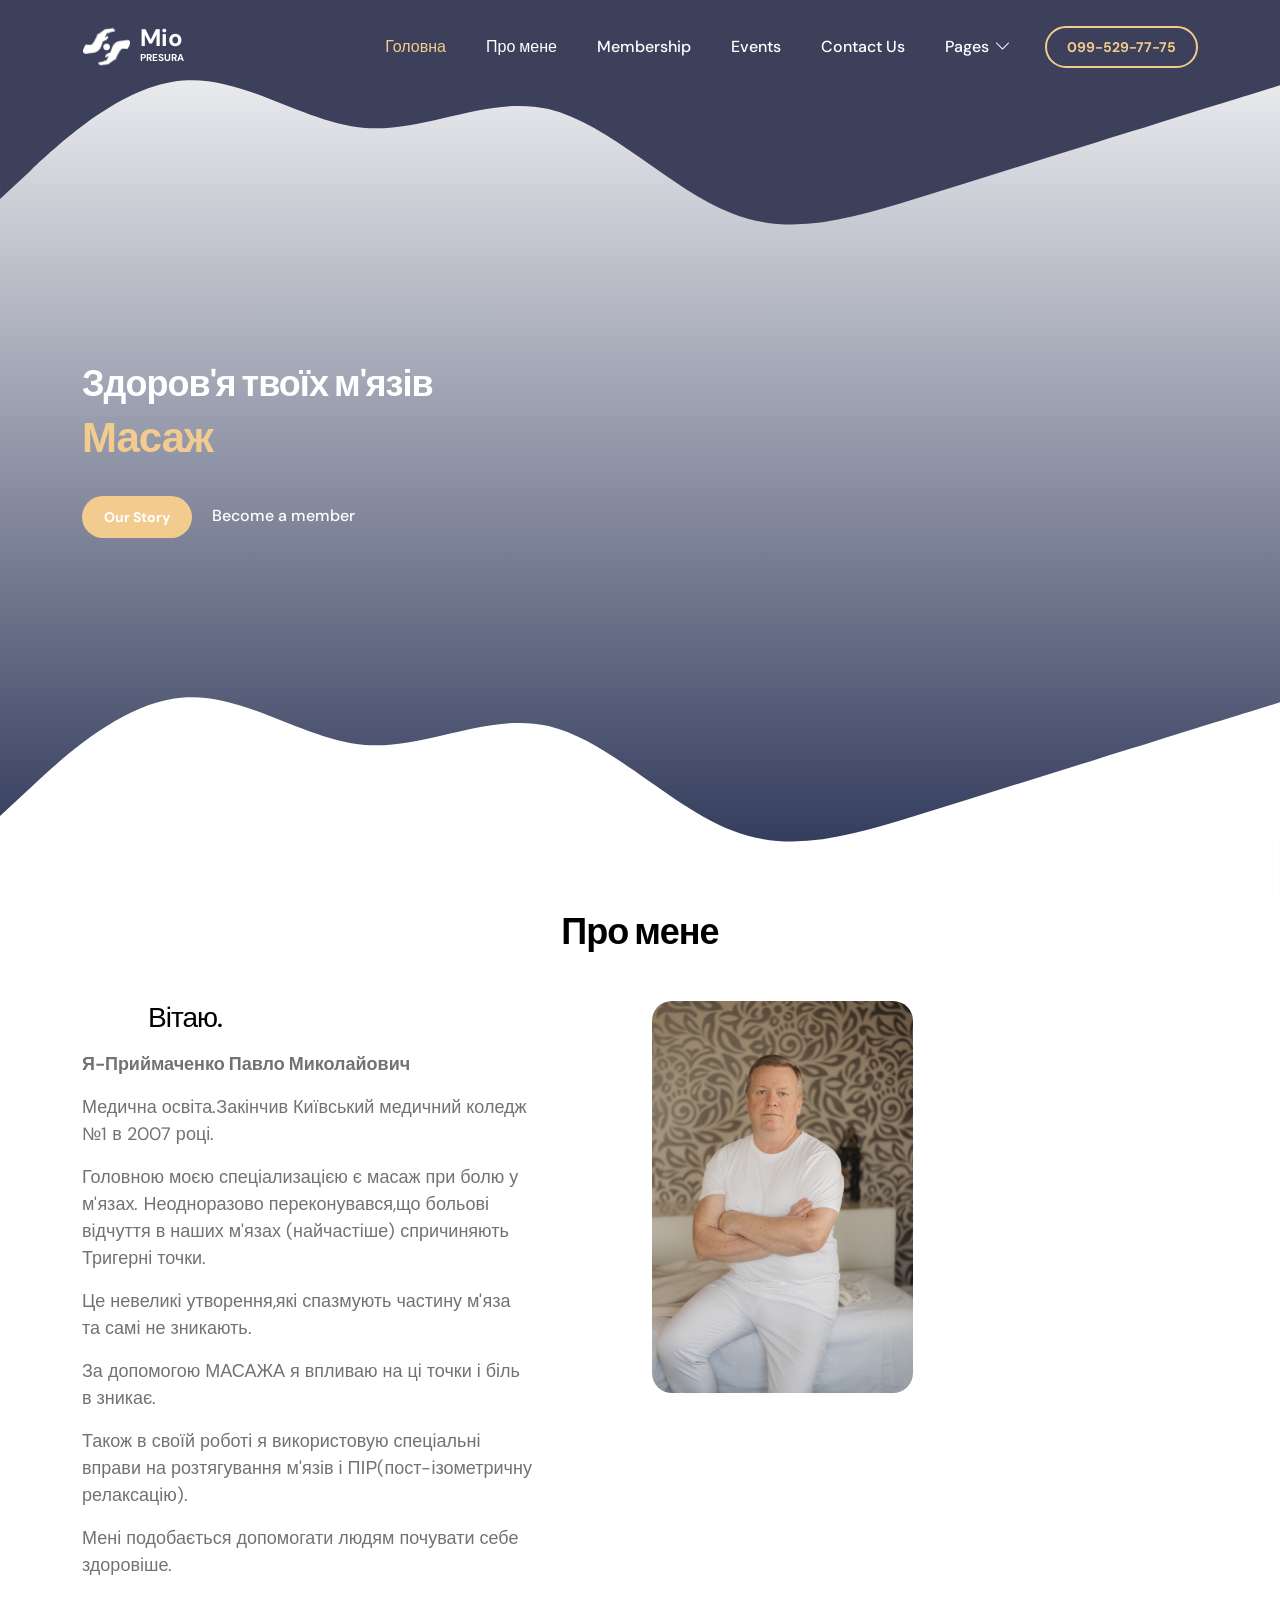
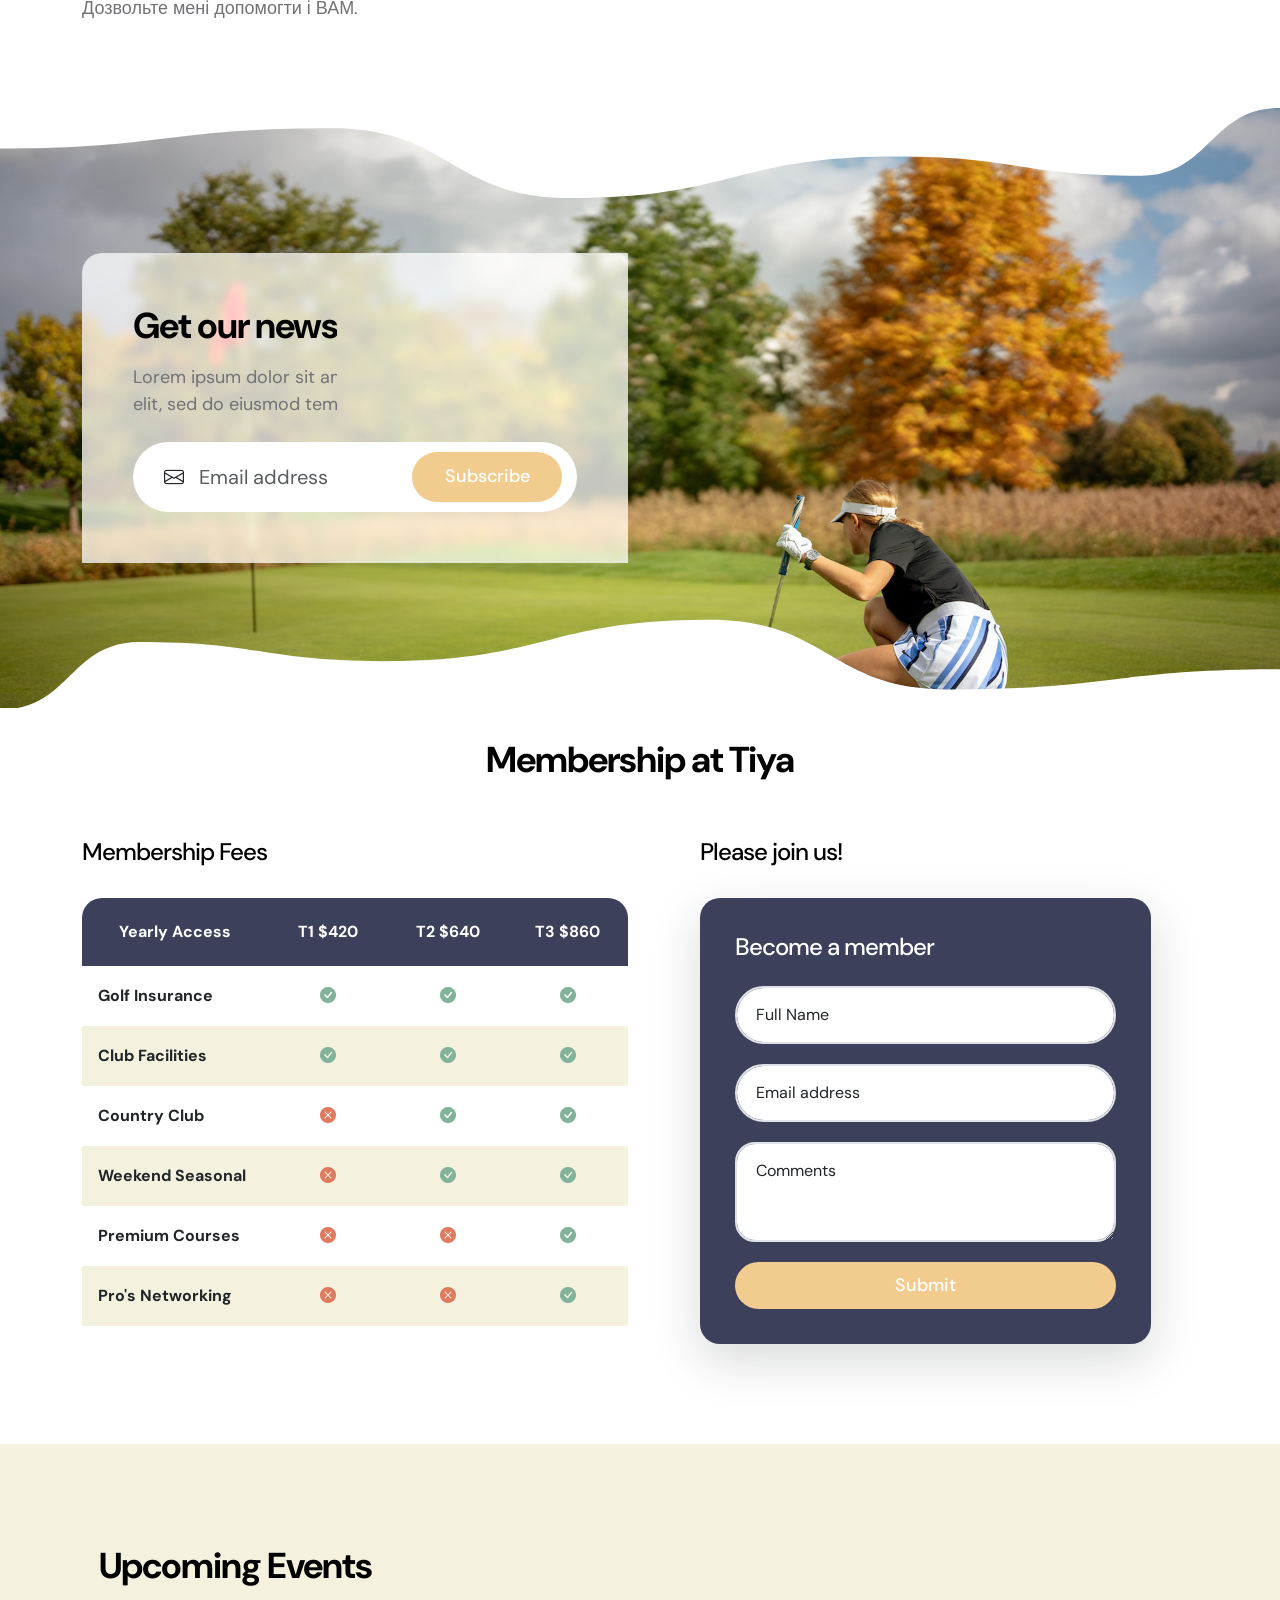
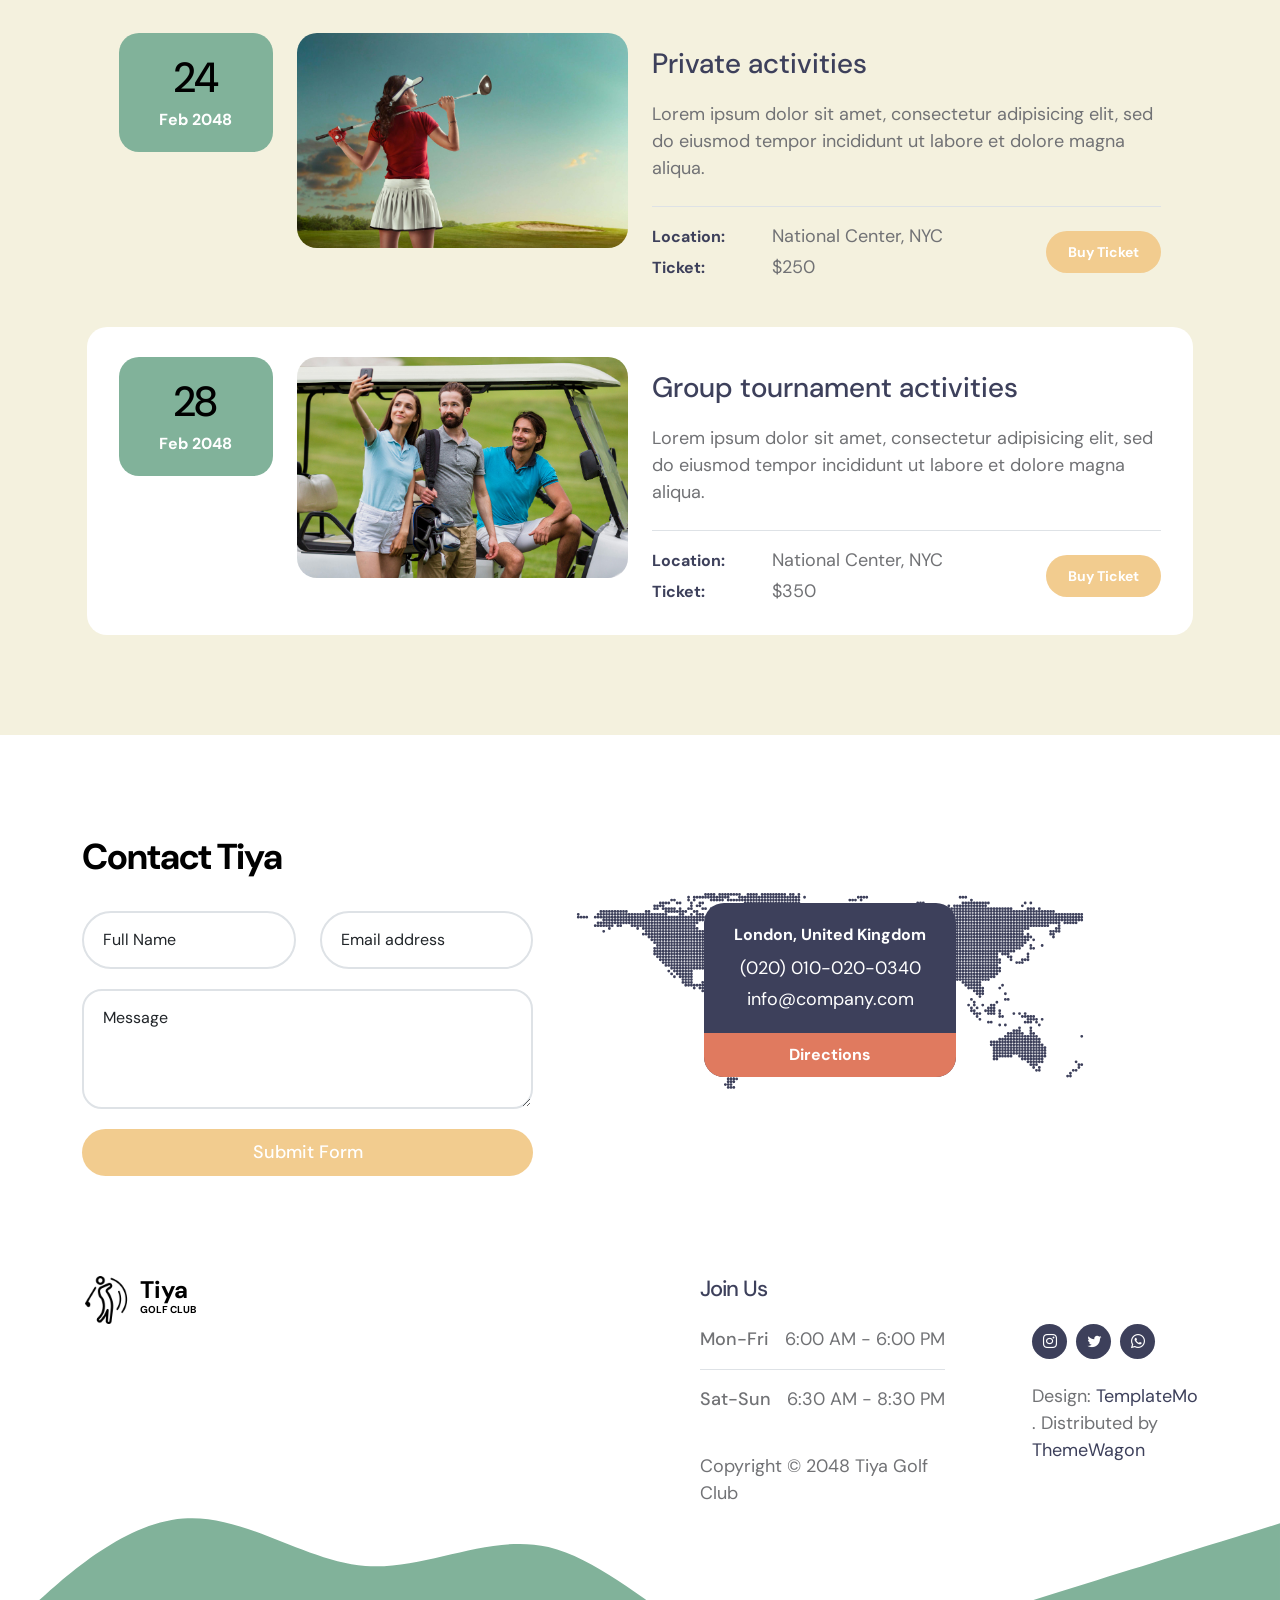
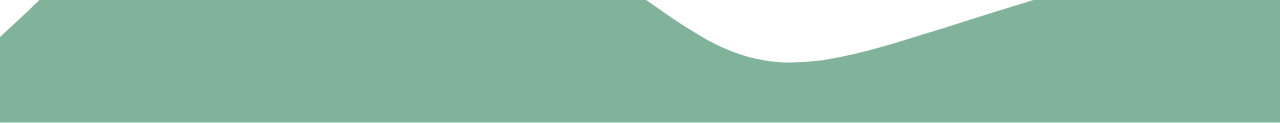
==== index.html @ a3154a42 "first commit" ====
<!doctype html>
<html lang="en">
    <head>
        <meta charset="utf-8">
        <meta name="viewport" content="width=device-width, initial-scale=1">

        <meta name="description" content="">
        <meta name="author" content="">

        <title>Tiya Golf Club - Free HTML CSS Template</title>

        <!-- CSS FILES -->                
        <link rel="preconnect" href="https://fonts.googleapis.com">

        <link rel="preconnect" href="https://fonts.gstatic.com" crossorigin>

        <link href="https://fonts.googleapis.com/css2?family=DM+Sans:ital,wght@0,400;0,500;0,700;1,400&display=swap" rel="stylesheet">

        <link href="css/bootstrap.min.css" rel="stylesheet">

        <link href="css/bootstrap-icons.css" rel="stylesheet">

        <link href="css/templatemo-tiya-golf-club.css" rel="stylesheet">

        <link rel="stylesheet" href="https://use.fontawesome.com/releases/v5.15.4/css/all.css">
        
<!--

TemplateMo 587 Tiya Golf Club

https://templatemo.com/tm-587-tiya-golf-club

-->
    </head>
    
    <body>

        <main>

            <nav class="navbar navbar-expand-lg">                
                <div class="container">
                    <a class="navbar-brand d-flex align-items-center" href="index.html">
                        <img src="images/apple-touch-icon.png" class="navbar-brand-image img-fluid" alt="Tiya Golf Club">
                        <span class="navbar-brand-text">
                            Mio
                            <small>Presura</small>
                        </span>
                    </a>

    
                    <div class="d-lg-none ms-auto me-3">  
                        <a  href="tel:+380995297775"> <img src="images/phone3.png"></a>&nbsp;&nbsp;&nbsp;
                        <a  href="https://telegram.me/MioHelp"><img src="images/telegram4.png"></a>&nbsp;&nbsp;&nbsp;&nbsp;
                        <a  href="viber://chat?number=380995297775"><img src="images/Viber4.png"></a>&nbsp;&nbsp;&nbsp;&nbsp;&nbsp;&nbsp;&nbsp;
                    </div>
                    <button class="navbar-toggler" type="button" data-bs-toggle="collapse" data-bs-target="#navbarNav" aria-controls="navbarNav" aria-expanded="false" aria-label="Toggle navigation">
                        <span class="navbar-toggler-icon"></span>
                    </button>
    
                    <div class="collapse navbar-collapse" id="navbarNav">
                        <ul class="navbar-nav ms-lg-auto">
                            <li class="nav-item">
                                <a class="nav-link click-scroll" href="#section_1">Головна</a>
                            </li>
    
                            <li class="nav-item">
                                <a class="nav-link click-scroll" href="#section_2">Про мене</a>
                            </li>

                            <li class="nav-item">
                                <a class="nav-link click-scroll" href="#section_3">Membership</a>
                            </li>

                            <li class="nav-item">
                                <a class="nav-link click-scroll" href="#section_4">Events</a>
                            </li>

                            <li class="nav-item">
                                <a class="nav-link click-scroll" href="#section_5">Contact Us</a>
                            </li>

                            <li class="nav-item dropdown">
                                <a class="nav-link dropdown-toggle" href="#" id="navbarLightDropdownMenuLink" role="button" data-bs-toggle="dropdown" aria-expanded="false">Pages</a>

                                <ul class="dropdown-menu dropdown-menu-light" aria-labelledby="navbarLightDropdownMenuLink">
                                    <li><a class="dropdown-item" href="event-listing.html">Event Listing</a></li>

                                    <li><a class="dropdown-item" href="event-detail.html">Event Detail</a></li>
                                </ul>
                            </li>
                        </ul>

                        <div class="d-none d-lg-block ms-lg-3">
                            <a class="btn custom-btn custom-border-btn" data-bs-toggle="offcanvas" href="#offcanvasExample" role="button" aria-controls="offcanvasExample">099-529-77-75</a>
                        </div>
                    </div>
                </div>
            </nav>

            <div class="offcanvas offcanvas-end" data-bs-scroll="true" tabindex="-1" id="offcanvasExample" aria-labelledby="offcanvasExampleLabel">                
                <div class="offcanvas-header">
                    <h5 class="offcanvas-title" id="offcanvasExampleLabel">Зв'язатися</h5>
                    
                    <button type="button" class="btn-close" data-bs-dismiss="offcanvas" aria-label="Close"></button>
                </div>
                
                <div class="offcanvas-body d-flex flex-column">
                    <form class="custom-form member-login-form" action="#" method="post" role="form">

                        <div class="member-login-form-body">
                            <div class="mt-auto mb-5">
                                <label class="form-label mb-2" for="member-login-number"><strong>Подзвонити</strong></label>

                                <a href="tel: +380995297775" class="contact-link">
                            	 &nbsp;&nbsp;&nbsp;&nbsp;&nbsp;
                                <i class="fas fa-phone fa-2x"></i>
                                </a>
                            </a>
                            </div>

                           <div class="mt-auto mb-5">
                                <label class="form-label mb-2" for="member-login-number"><strong>Telegram</strong></label>
                               <a  href="https://telegram.me/MioHelp">
                                    &nbsp;&nbsp;&nbsp;&nbsp;&nbsp;&nbsp;&nbsp;&nbsp;&nbsp;&nbsp;
                                <i class="fab fa-telegram fa-3x"></i>
                                </a>  
                            </div>

                            <div class="mt-auto mb-5">
                                <label class="form-label mb-2" for="member-login-number"><strong>Viber</strong></label>
                               <a  href="viber://chat?number=380995297775">
                                &nbsp;&nbsp;&nbsp;&nbsp;&nbsp;&nbsp;&nbsp;&nbsp;&nbsp;&nbsp;&nbsp;&nbsp;&nbsp;&nbsp;&nbsp;&nbsp;&nbsp;
                                <i class="fab fa-viber fa-3x"></i>
                                  </a>
                            </div>

                             <div class="mt-auto mb-5">
                                <label class="form-label mb-2" for="member-login-number"><strong>WhatsApp</strong></label>
                               <a href="https://wa.me/380995297775">
                                &nbsp;&nbsp;&nbsp;&nbsp;&nbsp;&nbsp;&nbsp;&nbsp;
                                <i class="fab fa-whatsapp fa-3x"></i>
                                </a>

                               
                            </div>

                           
                        </div>
                    </form>

                    <div class="mt-auto mb-5">
                        
                    </div>
                </div>

                <svg xmlns="http://www.w3.org/2000/svg" viewBox="0 0 1440 320"><path fill="#3D405B" fill-opacity="1" d="M0,224L34.3,192C68.6,160,137,96,206,90.7C274.3,85,343,139,411,144C480,149,549,107,617,122.7C685.7,139,754,213,823,240C891.4,267,960,245,1029,224C1097.1,203,1166,181,1234,160C1302.9,139,1371,117,1406,106.7L1440,96L1440,320L1405.7,320C1371.4,320,1303,320,1234,320C1165.7,320,1097,320,1029,320C960,320,891,320,823,320C754.3,320,686,320,617,320C548.6,320,480,320,411,320C342.9,320,274,320,206,320C137.1,320,69,320,34,320L0,320Z"></path></svg>
            </div>
            

            <section class="hero-section d-flex justify-content-center align-items-center" id="section_1">

                <div class="section-overlay"></div>

                <svg xmlns="http://www.w3.org/2000/svg" viewBox="0 0 1440 320"><path fill="#3D405B" fill-opacity="1" d="M0,224L34.3,192C68.6,160,137,96,206,90.7C274.3,85,343,139,411,144C480,149,549,107,617,122.7C685.7,139,754,213,823,240C891.4,267,960,245,1029,224C1097.1,203,1166,181,1234,160C1302.9,139,1371,117,1406,106.7L1440,96L1440,0L1405.7,0C1371.4,0,1303,0,1234,0C1165.7,0,1097,0,1029,0C960,0,891,0,823,0C754.3,0,686,0,617,0C548.6,0,480,0,411,0C342.9,0,274,0,206,0C137.1,0,69,0,34,0L0,0Z"></path></svg>

                <div class="container">
                    <div class="row">

                        <div class="col-lg-6 col-12 mb-5 mb-lg-0">
                            <h2 class="text-white">Здоров'я твоїх м'язів</h2>

                            <h1 class="cd-headline rotate-1 text-white mb-4 pb-2">
                                <span></span>
                                <span class="cd-words-wrapper">
                                    <b class="is-visible">Масаж</b>
                                    <b>Пресура</b>
                                    <b>Реабілітація</b>
                                </span>
                            </h1>

                            <div class="custom-btn-group">
                                <a href="#section_2" class="btn custom-btn smoothscroll me-3">Our Story</a>

                                <a href="#section_3" class="link smoothscroll">Become a member</a>
                            </div>
                        </div>
                        
                       <!-- <div class="col-lg-6 col-12">
                            <div class="ratio">
                               <div style="position:relative;padding-bottom:56.25% ;height:0;overflow:hidden;"><iframe src="https://geo.dailymotion.com/player.html?video=xa1n9bu"style="width:100%; height:100%; position:absolute; left:0px; top:0px; overflow:hidden; border:none;"allowfullscreentitle="Dailymotion Video Player"allow="web-share"></iframe></div>
                            </div>
                        </div>-->



                        
                    </div>
                </div>

                <svg xmlns="http://www.w3.org/2000/svg" viewBox="0 0 1440 320"><path fill="#ffffff" fill-opacity="1" d="M0,224L34.3,192C68.6,160,137,96,206,90.7C274.3,85,343,139,411,144C480,149,549,107,617,122.7C685.7,139,754,213,823,240C891.4,267,960,245,1029,224C1097.1,203,1166,181,1234,160C1302.9,139,1371,117,1406,106.7L1440,96L1440,320L1405.7,320C1371.4,320,1303,320,1234,320C1165.7,320,1097,320,1029,320C960,320,891,320,823,320C754.3,320,686,320,617,320C548.6,320,480,320,411,320C342.9,320,274,320,206,320C137.1,320,69,320,34,320L0,320Z"></path></svg>
            </section>


            <section class="about-section section-padding" id="section_2">
                <div class="container">
                    <div class="row">

                        <div class="col-lg-12 col-12 text-center">
                            <h2 class="mb-lg-5 mb-4">Про мене</h2>
                        </div>

                        <div class="col-lg-5 col-12 me-auto mb-4 mb-lg-0">
                            <h3 class="mb-3">&nbsp;&nbsp;&nbsp;&nbsp;&nbsp;&nbsp;&nbsp;&nbsp;&nbsp;&nbsp;&nbsp;Вітаю.</h3>
                                <p><strong>Я-Приймаченко Павло Миколайович</strong></p>
                            

                            <p>Медична освіта.Закінчив Київський медичний коледж №1 в 2007 році.<p>  Головною моєю спеціализацією є масаж при болю у м'язах. Неодноразово переконувався,що больові відчуття в наших м'язах (найчастіше) спричиняють Тригерні точки.
                                
                              <p>  Це невеликі утворення,які спазмують частину м'яза та самі не зникають.</p>
                                
                              <p> За допомогою МАСАЖА я впливаю на ці точки і біль в зникає.</p>
                                
                              <p> Також в своїй роботі я використовую спеціальні вправи на розтягування м'язів і ПІР(пост-ізометричну релаксацію).</p>
                                
                              <p> Мені подобається допомогати людям почувати себе здоровіше.</p>
                                
                              <p> Дозвольте мені допомогти і ВАМ.</p>
                        </div>

                        <div class="col-lg-3 col-md-6 col-12 mb-4 mb-lg-0 mb-md-0">
                            <div class="member-block">
                                <div class="member-block-image-wrap">
                                    <img src="images/members/IMG_9029.jpg" class="member-block-image img-fluid" alt="">

                                   <!-- <ul class="social-icon">
                                        <li class="social-icon-item">
                                            <a href="#" class="social-icon-link bi-twitter"></a>
                                        </li>

                                        <li class="social-icon-item">
                                            <a href="#" class="social-icon-link bi-whatsapp"></a>
                                        </li>
                                    </ul>-->
                                </div>

                            </div>
                        </div>

                        <div class="col-lg-3 col-md-6 col-12">
                         <!--   <div class="member-block">
                                <div class="member-block-image-wrap">
                                    <img src="images/members/successful-asian-lady-boss-red-blazer-holding-clipboard-with-documens-pen-working-looking-happy-white-background.jpg" class="member-block-image img-fluid" alt="">

                                    <ul class="social-icon">
                                        <li class="social-icon-item">
                                            <a href="#" class="social-icon-link bi-linkedin"></a>
                                        </li>
                                        <li class="social-icon-item">
                                            <a href="#" class="social-icon-link bi-twitter"></a>
                                        </li>
                                    </ul>
                                </div>

                                <div class="member-block-info d-flex align-items-center">
                                    <h4>Sandy</h4>

                                    <p class="ms-auto">Co-Founder</p>
                                </div>
                            </div>-->
                        </div>

                    </div>
                </div>
            </section>


            <section class="section-bg-image">
                <svg viewBox="0 0 1265 144" xmlns="http://www.w3.org/2000/svg" xmlns:xlink="http://www.w3.org/1999/xlink"><path fill="rgba(255, 255, 255, 1)" d="M 0 40 C 164 40 164 20 328 20 L 328 20 L 328 0 L 0 0 Z" stroke-width="0"></path> <path fill="rgba(255, 255, 255, 1)" d="M 327 20 C 445.5 20 445.5 89 564 89 L 564 89 L 564 0 L 327 0 Z" stroke-width="0"></path> <path fill="rgba(255, 255, 255, 1)" d="M 563 89 C 724.5 89 724.5 48 886 48 L 886 48 L 886 0 L 563 0 Z" stroke-width="0"></path><path fill="rgba(255, 255, 255, 1)" d="M 885 48 C 1006.5 48 1006.5 67 1128 67 L 1128 67 L 1128 0 L 885 0 Z" stroke-width="0"></path><path fill="rgba(255, 255, 255, 1)" d="M 1127 67 C 1196 67 1196 0 1265 0 L 1265 0 L 1265 0 L 1127 0 Z" stroke-width="0"></path></svg>

                <div class="container">
                    <div class="row">

                        <div class="col-lg-6 col-12">
                            <div class="section-bg-image-block">
                                <h2 class="mb-lg-3">Get our newsletter</h2>

                                <p>Lorem ipsum dolor sit amet, consectetur adipisicing elit, sed do eiusmod tempor ut labore et dolore.</p>

                                <form action="#" method="get" class="custom-form mt-lg-4 mt-2" role="form">
                                    <div class="input-group input-group-lg">
                                        <span class="input-group-text bi-envelope" id="basic-addon1"></span>

                                        <input type="email" name="email" id="email" pattern="[^ @]*@[^ @]*" class="form-control" placeholder="Email address" required="">

                                        <button type="submit" class="form-control">Subscribe</button>
                                    </div>
                                </form>
                            </div>
                        </div>

                    </div>
                </div>

                <svg viewBox="0 0 1265 144" xmlns="http://www.w3.org/2000/svg" xmlns:xlink="http://www.w3.org/1999/xlink"><path fill="rgba(255, 255, 255, 1)" d="M 0 40 C 164 40 164 20 328 20 L 328 20 L 328 0 L 0 0 Z" stroke-width="0"></path> <path fill="rgba(255, 255, 255, 1)" d="M 327 20 C 445.5 20 445.5 89 564 89 L 564 89 L 564 0 L 327 0 Z" stroke-width="0"></path> <path fill="rgba(255, 255, 255, 1)" d="M 563 89 C 724.5 89 724.5 48 886 48 L 886 48 L 886 0 L 563 0 Z" stroke-width="0"></path><path fill="rgba(255, 255, 255, 1)" d="M 885 48 C 1006.5 48 1006.5 67 1128 67 L 1128 67 L 1128 0 L 885 0 Z" stroke-width="0"></path><path fill="rgba(255, 255, 255, 1)" d="M 1127 67 C 1196 67 1196 0 1265 0 L 1265 0 L 1265 0 L 1127 0 Z" stroke-width="0"></path></svg>
            </section>


            <section class="membership-section section-padding" id="section_3">
                <div class="container">
                    <div class="row">

                        <div class="col-lg-12 col-12 text-center mx-auto mb-lg-5 mb-4">
                            <h2><span>Membership</span> at Tiya</h2>
                        </div>

                        <div class="col-lg-6 col-12 mb-3 mb-lg-0">
                            <h4 class="mb-4 pb-lg-2">Membership Fees</h4>

                            <div class="table-responsive">
                                <table class="table text-center">
                                    <thead>
                                        <tr>
                                            <th style="width: 34%;">Yearly Access</th>
                                            
                                            <th style="width: 22%;">T1 $420</th>
                                            
                                            <th style="width: 22%;">T2 $640</th>
                                            
                                            <th style="width: 22%;">T3 $860</th>
                                        </tr>
                                    </thead>

                                    <tbody>
                                        <tr>
                                            <th scope="row" class="text-start">Golf Insurance</th>
                                            
                                            <td>
                                                <i class="bi-check-circle-fill"></i>
                                            </td>
                                            
                                            <td>
                                                <i class="bi-check-circle-fill"></i>
                                            </td>
                                            
                                            <td>
                                                <i class="bi-check-circle-fill"></i>
                                            </td>
                                        </tr>

                                        <tr>
                                            <th scope="row" class="text-start">Club Facilities</th>

                                            <td>
                                                <i class="bi-check-circle-fill"></i>
                                            </td>

                                            <td>
                                                <i class="bi-check-circle-fill"></i>
                                            </td>

                                            <td>
                                                <i class="bi-check-circle-fill"></i>
                                            </td>
                                        </tr>

                                        <tr>
                                            <th scope="row" class="text-start">Country Club</th>

                                            <td>
                                                <i class="bi-x-circle-fill"></i>
                                            </td>

                                            <td>
                                                <i class="bi-check-circle-fill"></i>
                                            </td>

                                            <td>
                                                <i class="bi-check-circle-fill"></i>
                                            </td>
                                        </tr>

                                        <tr>
                                            <th scope="row" class="text-start">Weekend Seasonal</th>

                                            <td>
                                                <i class="bi-x-circle-fill"></i>
                                            </td>

                                            <td>
                                                <i class="bi-check-circle-fill"></i>
                                            </td>

                                            <td>
                                                <i class="bi-check-circle-fill"></i>
                                            </td>
                                        </tr>

                                        <tr>
                                            <th scope="row" class="text-start">Premium Courses</th>

                                            <td>
                                                <i class="bi-x-circle-fill"></i>
                                            </td>

                                            <td>
                                                <i class="bi-x-circle-fill"></i>
                                            </td>

                                            <td>
                                                <i class="bi-check-circle-fill"></i>
                                            </td>
                                        </tr>
                                        
                                        <tr>
                                            <th scope="row" class="text-start">Pro's Networking</th>

                                            <td>
                                                <i class="bi-x-circle-fill"></i>
                                            </td>

                                            <td>
                                                <i class="bi-x-circle-fill"></i>
                                            </td>

                                            <td>
                                                <i class="bi-check-circle-fill"></i>
                                            </td>
                                        </tr>
                                        
                                    </tbody>
                                </table>
                            </div>
                        </div>

                        <div class="col-lg-5 col-12 mx-auto">
                        <h4 class="mb-4 pb-lg-2">Please join us!</h4>
                            <form action="#" method="post" class="custom-form membership-form shadow-lg" role="form">
                                <h4 class="text-white mb-4">Become a member</h4>

                                    <div class="form-floating">
                                        <input type="text" name="full-name" id="full-name" class="form-control" placeholder="Full Name" required="">
                                        
                                        <label for="floatingInput">Full Name</label>
                                    </div>

                                    <div class="form-floating">
                                        <input type="email" name="email" id="email" pattern="[^ @]*@[^ @]*" class="form-control" placeholder="Email address" required="">
                                        
                                        <label for="floatingInput">Email address</label>
                                    </div>

                                    <div class="form-floating">
                                        <textarea class="form-control" id="message" name="message" placeholder="Describe message here"></textarea>
                                        
                                        <label for="floatingTextarea"> Comments</label>
                                    </div>

                                    <button type="submit" class="form-control">Submit</button>
                                </div>
                            </form>
                        </div>

                    </div>
                </div>
            </section>


            <section class="events-section section-bg section-padding" id="section_4">
                <div class="container">
                    <div class="row">

                        <div class="col-lg-12 col-12">
                            <h2 class="mb-lg-3">Upcoming Events</h2>
                        </div>

                        <div class="row custom-block mb-3">
                            <div class="col-lg-2 col-md-4 col-12 order-2 order-md-0 order-lg-0">
                                <div class="custom-block-date-wrap d-flex d-lg-block d-md-block align-items-center mt-3 mt-lg-0 mt-md-0">
                                    <h6 class="custom-block-date mb-lg-1 mb-0 me-3 me-lg-0 me-md-0">24</h6>
                                    
                                    <strong class="text-white">Feb 2048</strong>
                                </div>
                            </div>

                            <div class="col-lg-4 col-md-8 col-12 order-1 order-lg-0">
                                <div class="custom-block-image-wrap">
                                    <a href="event-detail.html">
                                        <img src="images/professional-golf-player.jpg" class="custom-block-image img-fluid" alt="">

                                        <i class="custom-block-icon bi-link"></i>
                                    </a>
                                </div>
                            </div>

                            <div class="col-lg-6 col-12 order-3 order-lg-0">
                                <div class="custom-block-info mt-2 mt-lg-0">
                                    <a href="event-detail.html" class="events-title mb-3">Private activities</a>

                                    <p class="mb-0">Lorem ipsum dolor sit amet, consectetur adipisicing elit, sed do eiusmod tempor incididunt ut labore et dolore magna aliqua.</p>

                                    <div class="d-flex flex-wrap border-top mt-4 pt-3">

                                        <div class="mb-4 mb-lg-0">
                                            <div class="d-flex flex-wrap align-items-center mb-1">
                                                <span class="custom-block-span">Location:</span>

                                                <p class="mb-0">National Center, NYC</p>
                                            </div>

                                            <div class="d-flex flex-wrap align-items-center">
                                                <span class="custom-block-span">Ticket:</span>

                                                <p class="mb-0">$250</p>
                                            </div>
                                        </div>

                                        <div class="d-flex align-items-center ms-lg-auto">
                                            <a href="event-detail.html" class="btn custom-btn">Buy Ticket</a>
                                        </div>
                                    </div>
                                </div>
                            </div>
                        </div>

                        <div class="row custom-block custom-block-bg">
                            <div class="col-lg-2 col-md-4 col-12 order-2 order-md-0 order-lg-0">
                                <div class="custom-block-date-wrap d-flex d-lg-block d-md-block align-items-center mt-3 mt-lg-0 mt-md-0">
                                    <h6 class="custom-block-date mb-lg-1 mb-0 me-3 me-lg-0 me-md-0">28</h6>
                                    
                                    <strong class="text-white">Feb 2048</strong>
                                </div>
                            </div>

                            <div class="col-lg-4 col-md-8 col-12 order-1 order-lg-0">
                                <div class="custom-block-image-wrap">
                                    <a href="event-detail.html">
                                        <img src="images/girl-taking-selfie-with-friends-golf-field.jpg" class="custom-block-image img-fluid" alt="">

                                        <i class="custom-block-icon bi-link"></i>
                                    </a>
                                </div>
                            </div>

                            <div class="col-lg-6 col-12 order-3 order-lg-0">
                                <div class="custom-block-info mt-2 mt-lg-0">
                                    <a href="event-detail.html" class="events-title mb-3">Group tournament activities</a>

                                    <p class="mb-0">Lorem ipsum dolor sit amet, consectetur adipisicing elit, sed do eiusmod tempor incididunt ut labore et dolore magna aliqua.</p>

                                    <div class="d-flex flex-wrap border-top mt-4 pt-3">

                                        <div class="mb-4 mb-lg-0">
                                            <div class="d-flex flex-wrap align-items-center mb-1">
                                                <span class="custom-block-span">Location:</span>

                                                <p class="mb-0">National Center, NYC</p>
                                            </div>

                                            <div class="d-flex flex-wrap align-items-center">
                                                <span class="custom-block-span">Ticket:</span>

                                                <p class="mb-0">$350</p>
                                            </div>
                                        </div>

                                        <div class="d-flex align-items-center ms-lg-auto">
                                            <a href="event-detail.html" class="btn custom-btn">Buy Ticket</a>
                                        </div>
                                    </div>
                                </div>
                            </div>
                        </div>

                    </div>
                </div>
            </section>


            <section class="contact-section section-padding" id="section_5">
                <div class="container">
                    <div class="row">

                        <div class="col-lg-5 col-12">
                            <form action="#" method="post" class="custom-form contact-form" role="form">
                                <h2 class="mb-4 pb-2">Contact Tiya</h2>

                                <div class="row">
                                    <div class="col-lg-6 col-md-6 col-12">
                                        <div class="form-floating">
                                            <input type="text" name="full-name" id="full-name" class="form-control" placeholder="Full Name" required="">
                                            
                                            <label for="floatingInput">Full Name</label>
                                        </div>
                                    </div>

                                    <div class="col-lg-6 col-md-6 col-12"> 
                                        <div class="form-floating">
                                            <input type="email" name="email" id="email" pattern="[^ @]*@[^ @]*" class="form-control" placeholder="Email address" required="">
                                            
                                            <label for="floatingInput">Email address</label>
                                        </div>
                                    </div>

                                    <div class="col-lg-12 col-12">
                                        <div class="form-floating">
                                            <textarea class="form-control" id="message" name="message" placeholder="Describe message here"></textarea>
                                            
                                            <label for="floatingTextarea">Message</label>
                                        </div>

                                        <button type="submit" class="form-control">Submit Form</button>
                                    </div>
                                </div>
                            </form>
                        </div>

                        <div class="col-lg-6 col-12">
                            <div class="contact-info mt-5">
                                <div class="contact-info-item">
                                    <div class="contact-info-body">
                                        <strong>London, United Kingdom</strong>

                                        <p class="mt-2 mb-1">
                                            <a href="tel: 010-020-0340" class="contact-link">
                                                (020) 
                                                010-020-0340
                                            </a>
                                        </p>

                                        <p class="mb-0">
                                            <a href="mailto:info@company.com" class="contact-link">
                                                info@company.com
                                            </a>
                                        </p>
                                    </div>

                                    <div class="contact-info-footer">
                                        <a href="#">Directions</a>
                                    </div>
                                </div>

                                <img src="images/WorldMap.svg" class="img-fluid" alt="">
                            </div>
                        </div>

                    </div>
                </div>
            </section>
        </main>

        <footer class="site-footer">
            <div class="container">
                <div class="row">

                    <div class="col-lg-6 col-12 me-auto mb-5 mb-lg-0">
                        <a class="navbar-brand d-flex align-items-center" href="index.html">
                            <img src="images/logo.png" class="navbar-brand-image img-fluid" alt="">
                            <span class="navbar-brand-text">
                                Tiya
                                <small>Golf Club</small>
                            </span>
                        </a>
                    </div>

                    <div class="col-lg-3 col-12">
                        <h5 class="site-footer-title mb-4">Join Us</h5>

                        <p class="d-flex border-bottom pb-3 mb-3 me-lg-3">
                            <span>Mon-Fri</span>
                            6:00 AM - 6:00 PM
                        </p>

                        <p class="d-flex me-lg-3">
                            <span>Sat-Sun</span>
                            6:30 AM - 8:30 PM
                        </p>
                        <br>
                        <p class="copyright-text">Copyright © 2048 Tiya Golf Club</p>
                    </div>

                        <div class="col-lg-2 col-12 ms-auto">
                            <ul class="social-icon mt-lg-5 mt-3 mb-4">
                                <li class="social-icon-item">
                                    <a href="#" class="social-icon-link bi-instagram"></a>
                                </li>

                                <li class="social-icon-item">
                                    <a href="#" class="social-icon-link bi-twitter"></a>
                                </li>

                                <li class="social-icon-item">
                                    <a href="#" class="social-icon-link bi-whatsapp"></a>
                                </li>
                            </ul>
                            <p class="copyright-text">Design: <a rel="nofollow" href="https://templatemo.com" target="_blank">TemplateMo</a>. Distributed by <a href="https://themewagon.com" target="_blank">ThemeWagon</a></p>
                            
                        </div>

                </div>
            </div>

            <svg xmlns="http://www.w3.org/2000/svg" viewBox="0 0 1440 320"><path fill="#81B29A" fill-opacity="1" d="M0,224L34.3,192C68.6,160,137,96,206,90.7C274.3,85,343,139,411,144C480,149,549,107,617,122.7C685.7,139,754,213,823,240C891.4,267,960,245,1029,224C1097.1,203,1166,181,1234,160C1302.9,139,1371,117,1406,106.7L1440,96L1440,320L1405.7,320C1371.4,320,1303,320,1234,320C1165.7,320,1097,320,1029,320C960,320,891,320,823,320C754.3,320,686,320,617,320C548.6,320,480,320,411,320C342.9,320,274,320,206,320C137.1,320,69,320,34,320L0,320Z"></path></svg>
        </footer>


        <!-- JAVASCRIPT FILES -->
        <script src="js/jquery.min.js"></script>
        <script src="js/bootstrap.bundle.min.js"></script>
        <script src="js/jquery.sticky.js"></script>
        <script src="js/click-scroll.js"></script>
        <script src="js/animated-headline.js"></script>
        <script src="js/modernizr.js"></script>
        <script src="js/custom.js"></script>

    </body>
</html>
---- css/templatemo-tiya-golf-club.css ----
/*

TemplateMo 587 Tiya Golf Club

https://templatemo.com/tm-587-tiya-golf-club

*/


/*---------------------------------------
  CUSTOM PROPERTIES ( VARIABLES )             
-----------------------------------------*/
:root {
  --white-color:                  #ffffff;
  --primary-color:                #81B29A;
  --secondary-color:              #3D405B;
  --section-bg-color:             #F4F1DE;
  --custom-btn-bg-color:          #F2CC8F;
  --custom-btn-bg-hover-color:    #E07A5F;
  --dark-color:                   #000000;
  --p-color:                      #717275;
  --link-hover-color:             #F2CC8F;

  --body-font-family:             'DM Sans', sans-serif;

  --h1-font-size:                 42px;
  --h2-font-size:                 36px;
  --h3-font-size:                 28px;
  --h4-font-size:                 24px;
  --h5-font-size:                 22px;
  --h6-font-size:                 20px;
  --p-font-size:                  18px;
  --menu-font-size:               16px;
  --btn-font-size:                14px;

  --border-radius-large:          100px;
  --border-radius-medium:         20px;
  --border-radius-small:          10px;

  --font-weight-normal:           400;
  --font-weight-medium:           500;
  --font-weight-bold:             700;
}

body {
  background-color: var(--white-color);
  font-family: var(--body-font-family); 
}


/*---------------------------------------
  TYPOGRAPHY               
-----------------------------------------*/

h2,
h3,
h4,
h5,
h6 {
  color: var(--dark-color);
}

h1,
h2,
h3,
h4,
h5,
h6 {
  font-weight: var(--font-weight-medium);
  letter-spacing: -1px;
}

h1 {
  font-size: var(--h1-font-size);
  font-weight: var(--font-weight-bold);
}

h2 {
  font-size: var(--h2-font-size);
  font-weight: var(--font-weight-bold);
}

h3 {
  font-size: var(--h3-font-size);
}

h4 {
  font-size: var(--h4-font-size);
}

h5 {
  font-size: var(--h5-font-size);
}

h6 {
  font-size: var(--h6-font-size);
}

p {
  color: var(--p-color);
  font-size: var(--p-font-size);
  font-weight: var(--font-weight-normal);
}

ul li {
  color: var(--p-color);
  font-size: var(--p-font-size);
  font-weight: var(--font-weight-normal);
}

a, 
button {
  touch-action: manipulation;
  transition: all 0.3s;
}

a {
  display: inline-block;
  color: var(--secondary-color);
  text-decoration: none;
}

a:hover {
  color: var(--link-hover-color);
}

b,
strong {
  font-weight: var(--font-weight-bold);
}


/*---------------------------------------
  SECTION               
-----------------------------------------*/
.section-bg {
  background-color: var(--section-bg-color);
}

.section-padding {
  padding-top: 100px;
  padding-bottom: 100px;
}

.section-overlay {
  content: "";
  background: rgba(0, 0, 0, 0) linear-gradient(rgba(39, 48, 83, 0.01) 0%, rgb(39, 48, 83) 100%) repeat scroll 0% 0%;
  position: absolute;
  top: 0;
  right: 0;
  bottom: 0;
  left: 0;
}

::selection {
  background-color: var(--primary-color);
  color: var(--white-color);
}


/*---------------------------------------
  ANIMATED HEADLINE               
-----------------------------------------*/
.cd-words-wrapper {
  display: inline-block;
  position: relative;
  text-align: left;
}

.cd-words-wrapper b {
  color: var(--link-hover-color);
  display: inline-block;
  position: absolute;
  white-space: nowrap;
  left: 0;
  top: 0;
}

.cd-words-wrapper b.is-visible {
  position: relative;
}

.no-js .cd-words-wrapper b {
  opacity: 0;
}

.no-js .cd-words-wrapper b.is-visible {
  opacity: 1;
}

.cd-headline.rotate-1 .cd-words-wrapper {
  -webkit-perspective: 300px;
  -moz-perspective: 300px;
  perspective: 300px;
}
.cd-headline.rotate-1 b {
  opacity: 0;
  -webkit-transform-origin: 50% 100%;
  -moz-transform-origin: 50% 100%;
  -ms-transform-origin: 50% 100%;
  -o-transform-origin: 50% 100%;
  transform-origin: 50% 100%;
  -webkit-transform: rotateX(180deg);
  -moz-transform: rotateX(180deg);
  -ms-transform: rotateX(180deg);
  -o-transform: rotateX(180deg);
  transform: rotateX(180deg);
}
.cd-headline.rotate-1 b.is-visible {
  opacity: 1;
  -webkit-transform: rotateX(0deg);
  -moz-transform: rotateX(0deg);
  -ms-transform: rotateX(0deg);
  -o-transform: rotateX(0deg);
  transform: rotateX(0deg);
  -webkit-animation: cd-rotate-1-in 1.2s;
  -moz-animation: cd-rotate-1-in 1.2s;
  animation: cd-rotate-1-in 1.2s;
}
.cd-headline.rotate-1 b.is-hidden {
  -webkit-transform: rotateX(180deg);
  -moz-transform: rotateX(180deg);
  -ms-transform: rotateX(180deg);
  -o-transform: rotateX(180deg);
  transform: rotateX(180deg);
  -webkit-animation: cd-rotate-1-out 1.2s;
  -moz-animation: cd-rotate-1-out 1.2s;
  animation: cd-rotate-1-out 1.2s;
}

@-webkit-keyframes cd-rotate-1-in {
  0% {
    -webkit-transform: rotateX(180deg);
    opacity: 0;
  }
  35% {
    -webkit-transform: rotateX(120deg);
    opacity: 0;
  }
  65% {
    opacity: 0;
  }
  100% {
    -webkit-transform: rotateX(360deg);
    opacity: 1;
  }
}
@-moz-keyframes cd-rotate-1-in {
  0% {
    -moz-transform: rotateX(180deg);
    opacity: 0;
  }
  35% {
    -moz-transform: rotateX(120deg);
    opacity: 0;
  }
  65% {
    opacity: 0;
  }
  100% {
    -moz-transform: rotateX(360deg);
    opacity: 1;
  }
}
@keyframes cd-rotate-1-in {
  0% {
    -webkit-transform: rotateX(180deg);
    -moz-transform: rotateX(180deg);
    -ms-transform: rotateX(180deg);
    -o-transform: rotateX(180deg);
    transform: rotateX(180deg);
    opacity: 0;
  }
  35% {
    -webkit-transform: rotateX(120deg);
    -moz-transform: rotateX(120deg);
    -ms-transform: rotateX(120deg);
    -o-transform: rotateX(120deg);
    transform: rotateX(120deg);
    opacity: 0;
  }
  65% {
    opacity: 0;
  }
  100% {
    -webkit-transform: rotateX(360deg);
    -moz-transform: rotateX(360deg);
    -ms-transform: rotateX(360deg);
    -o-transform: rotateX(360deg);
    transform: rotateX(360deg);
    opacity: 1;
  }
}
@-webkit-keyframes cd-rotate-1-out {
  0% {
    -webkit-transform: rotateX(0deg);
    opacity: 1;
  }
  35% {
    -webkit-transform: rotateX(-40deg);
    opacity: 1;
  }
  65% {
    opacity: 0;
  }
  100% {
    -webkit-transform: rotateX(180deg);
    opacity: 0;
  }
}
@-moz-keyframes cd-rotate-1-out {
  0% {
    -moz-transform: rotateX(0deg);
    opacity: 1;
  }
  35% {
    -moz-transform: rotateX(-40deg);
    opacity: 1;
  }
  65% {
    opacity: 0;
  }
  100% {
    -moz-transform: rotateX(180deg);
    opacity: 0;
  }
}
@keyframes cd-rotate-1-out {
  0% {
    -webkit-transform: rotateX(0deg);
    -moz-transform: rotateX(0deg);
    -ms-transform: rotateX(0deg);
    -o-transform: rotateX(0deg);
    transform: rotateX(0deg);
    opacity: 1;
  }
  35% {
    -webkit-transform: rotateX(-40deg);
    -moz-transform: rotateX(-40deg);
    -ms-transform: rotateX(-40deg);
    -o-transform: rotateX(-40deg);
    transform: rotateX(-40deg);
    opacity: 1;
  }
  65% {
    opacity: 0;
  }
  100% {
    -webkit-transform: rotateX(180deg);
    -moz-transform: rotateX(180deg);
    -ms-transform: rotateX(180deg);
    -o-transform: rotateX(180deg);
    transform: rotateX(180deg);
    opacity: 0;
  }
}


/*---------------------------------------
  CUSTOM BUTTON               
-----------------------------------------*/
.custom-btn {
  background: var(--custom-btn-bg-color);
  border: 2px solid transparent;
  border-radius: var(--border-radius-large);
  color: var(--white-color);
  font-size: var(--btn-font-size);
  font-weight: var(--font-weight-bold);
  line-height: normal;
  transition: all 0.3s;
  padding: 10px 20px;
}

.custom-btn:hover {
  background: var(--custom-btn-bg-hover-color);
  color: var(--white-color);
}

.custom-border-btn {
  background: transparent;
  border: 2px solid var(--custom-btn-bg-color);
  color: var(--custom-btn-bg-color);
}

.custom-border-btn:hover {
  background: var(--custom-btn-bg-color);
  border-color: transparent;
  color: var(--white-color);
}

.custom-btn-bg-white {
  border-color: var(--white-color);
  color: var(--white-color);
}

.custom-btn-group .link {
  color: var(--white-color);
  font-weight: var(--font-weight-medium);
}

.custom-btn-group .link:hover {
  color: var(--link-hover-color);
}


/*---------------------------------------
  NAVIGATION BAR & OFFCANVAS              
-----------------------------------------*/
.offcanvas {
  background-color: var(--primary-color);
  padding: 30px;
}

.offcanvas.offcanvas-end {
  border-left: 0;
}

.offcanvas-header .btn-close {
  transition: all 0.3s;
}

.offcanvas-header .btn-close:hover {
  transform: rotate(180deg);
}

.offcanvas svg {
  position: absolute;
  bottom: 0;
  right: 0;
  left: 0;
}

.sticky-wrapper {
  position: absolute;
  top: 0;
  right: 0;
  left: 0;
}

.sticky-wrapper.is-sticky .navbar {
  background-color: rgb(61 64 91);
}

.navbar {
  background: transparent;
  z-index: 99;
  padding-top: 15px;
  padding-bottom: 15px;
}

.navbar-brand,
.navbar-brand:hover {
  font-size: var(--h4-font-size);
  font-weight: var(--font-weight-bold);
  display: block;
  color: var(--dark-color);
  max-width: 48px;
}

.navbar .navbar-brand,
.navbar .navbar-brand:hover {
  color: var(--white-color);
}

.navbar .navbar-brand-image {
  filter: brightness(0) invert(1);
}

.navbar-brand-image {
  width: 48px;
  height: 48px;
}

.navbar-brand-text {
  line-height: normal;
  margin-left: 10px;
  position: relative;
  bottom: 5px;
}

.navbar-brand-text small {
  display: block;
  font-size: 10px;
  line-height: 1;
  text-transform: uppercase;
}

.navbar-expand-lg .navbar-nav .nav-link {
  border-radius: var(--border-radius-large);
  margin: 10px;
  padding: 10px;
}

.navbar-nav .nav-link {
  display: inline-block;
  color: var(--white-color);
  font-size: var(--menu-font-size);
  font-weight: var(--font-weight-medium);
  padding-top: 15px;
  padding-bottom: 15px;
}

.navbar-nav .nav-link.active, 
.navbar-nav .nav-link:hover {
  color: var(--link-hover-color);
}

.navbar .dropdown-menu {
  background: var(--white-color);
  box-shadow: 0 1rem 3rem rgba(0,0,0,.175);
  border: 0;
  display: inherit;
  opacity: 0;
  min-width: 9rem;
  margin-top: 20px;
  padding: 13px 0 10px 0;
  transition: all 0.3s;
  pointer-events: none;
}

.navbar .dropdown-menu::before {
  content: "";
  width: 0;
  height: 0;
  border-left: 20px solid transparent;
  border-right: 20px solid transparent;
  border-bottom: 15px solid var(--white-color);
  position: absolute;
  top: -10px;
  left: 10px;
}

.navbar .dropdown-item {
  display: inline-block;
  color: var(--p-color);
  font-size: var(--menu-font-size);
  font-weight: var(--font-weight-medium);
  position: relative;
}

.navbar .dropdown-item.active, 
.navbar .dropdown-item:active,
.navbar .dropdown-item:focus, 
.navbar .dropdown-item:hover {
  background: transparent;
  color: var(--link-hover-color);
}

.navbar .dropdown-toggle::after {
  content: "\f282";
  display: inline-block;
  font-family: bootstrap-icons !important;
  font-size: var(--copyright-font-size);
  font-style: normal;
  font-weight: normal !important;
  font-variant: normal;
  text-transform: none;
  line-height: 1;
  vertical-align: -.125em;
  -webkit-font-smoothing: antialiased;
  -moz-osx-font-smoothing: grayscale;
  position: relative;
  left: 2px;
  border: 0;
}

@media screen and (min-width: 992px) {
  .navbar .dropdown:hover .dropdown-menu {
    opacity: 1;
    margin-top: 0;
    pointer-events: auto;
  }
}

.navbar-toggler {
  border: 0;
  padding: 0;
  cursor: pointer;
  margin: 0;
  width: 30px;
  height: 35px;
  outline: none;
}

.navbar-toggler:focus {
  outline: none;
  box-shadow: none;
}

.navbar-toggler[aria-expanded="true"] .navbar-toggler-icon {
  background: transparent;
}

.navbar-toggler[aria-expanded="true"] .navbar-toggler-icon:before,
.navbar-toggler[aria-expanded="true"] .navbar-toggler-icon:after {
  transition: top 300ms 50ms ease, -webkit-transform 300ms 350ms ease;
  transition: top 300ms 50ms ease, transform 300ms 350ms ease;
  transition: top 300ms 50ms ease, transform 300ms 350ms ease, -webkit-transform 300ms 350ms ease;
  top: 0;
}

.navbar-toggler[aria-expanded="true"] .navbar-toggler-icon:before {
  transform: rotate(45deg);
}

.navbar-toggler[aria-expanded="true"] .navbar-toggler-icon:after {
  transform: rotate(-45deg);
}

.navbar-toggler .navbar-toggler-icon {
  background: var(--white-color);
  transition: background 10ms 300ms ease;
  display: block;
  width: 30px;
  height: 2px;
  position: relative;
}

.navbar-toggler .navbar-toggler-icon:before,
.navbar-toggler .navbar-toggler-icon:after {
  transition: top 300ms 350ms ease, -webkit-transform 300ms 50ms ease;
  transition: top 300ms 350ms ease, transform 300ms 50ms ease;
  transition: top 300ms 350ms ease, transform 300ms 50ms ease, -webkit-transform 300ms 50ms ease;
  position: absolute;
  right: 0;
  left: 0;
  background: var(--white-color);
  width: 30px;
  height: 2px;
  content: '';
}

.navbar-toggler .navbar-toggler-icon::before {
  top: -8px;
}

.navbar-toggler .navbar-toggler-icon::after {
  top: 8px;
}


/*---------------------------------------
  HERO        
-----------------------------------------*/
.hero-section {
  background-image: url('../images/3333.JPG');
  background-repeat: no-repeat;
  background-size: cover;
  background-position: center;
  position: relative;
  padding-top: 100px;
  padding-bottom: 100px;
  height: 100vh;
  min-height: 670px;
  margin-bottom: -90px;
}

.hero-50 {
  height: auto;
  min-height: 540px;
  margin-bottom: -100px;
}

.hero-50 .container + svg {
  transform: rotate(180deg);
}

.hero-section .ratio {
  border-radius: var(--border-radius-medium);
  overflow: hidden;
}

.hero-section svg {
  position: absolute;
  right: 0;
  left: 0;
}

.hero-section > svg {
  top: 0;
}

.hero-section .container + svg {
  top: auto;
  bottom: -1px;
}

.hero-section .row {
  position: relative;
  z-index: 22;
}


/*---------------------------------------
  BACKGROUND IMAGE SECTION        
-----------------------------------------*/
.section-bg-image {
  background-image: url('../images/frederik-rosar-NDSZcCfnsbY-unsplash.jpg');
  background-repeat: no-repeat;
  background-size: cover;
  background-position: center;
  position: relative;
  margin-bottom: -70px;
}

.section-bg-image .container + svg {
  transform: rotate(180deg);
  position: relative;
  bottom: -1px;
}

.section-bg-image-block {
  backdrop-filter: blur(5px) saturate(180%);
  -webkit-backdrop-filter: blur(5px) saturate(180%);
  background-color: rgba(255, 255, 255, 0.75);
  border-radius: var(--border-radius-medium);
  border: 1px solid rgba(209, 213, 219, 0.3);
  border-radius: var(--border-radius-medium);
  padding: 50px;
}

.section-bg-image-block .input-group {
  background-color: var(--white-color);
  border-radius: var(--border-radius-large);
  padding: 10px 15px;
}

.section-bg-image-block .input-group-text {
  background-color: transparent;
  border: 0;
}

.section-bg-image-block input[type="email"] {
  border: 0;
  box-shadow: none;
  margin-bottom: 0;
  padding-left: 0;
}

.section-bg-image-block button[type="submit"] {
  background-color: var(--primary-color);
  border: 0;
  border-radius: var(--border-radius-large) !important;
  color: var(--white-color);
  max-width: 150px;
}


/*---------------------------------------
  ABOUT SECTOIN              
-----------------------------------------*/
.about-section {
  padding-bottom: 70px;
}

.member-block-image-wrap {
  border-radius: var(--border-radius-medium);
  position: relative;
  overflow: hidden;
}

.member-block-image-wrap:hover .member-block-image {
  transform: scale(1.2);
}

.member-block-image-wrap:hover .social-icon {
  opacity: 1;
}

.member-block-image-wrap .social-icon {
  background-color: var(--white-color);
  border-radius: var(--border-radius-large);
  position: absolute;
  top: 50%;
  left: 50%;
  transform: translate(-50%, -50%);
  opacity: 0;
  transition: all 0.5s;
  padding: 15px 20px;
  width: auto;
}

.member-block-image {
  transition: all 0.3s;
}

.member-block-info {
  padding: 10px;
}

.member-block-info h4,
.member-block-info p {
  margin-bottom: 0;
}


/*---------------------------------------
  CUSTOM BLOCK              
-----------------------------------------*/
.custom-block {
  border-radius: var(--border-radius-medium);
  position: relative;
  overflow: hidden;
  padding: 30px 20px;
}

.custom-block-bg {
  background: var(--white-color);
}

.custom-block-date-wrap {
  background-color: var(--primary-color);
  border-radius: var(--border-radius-medium);
  text-align: center;
  padding: 20px 30px;
}

.custom-block-date {
  font-size: var(--h1-font-size);
}

.custom-block-image-wrap {
  border-radius: var(--border-radius-medium);
  position: relative;
  overflow: hidden;
}

.custom-block-image-wrap:hover .custom-block-image {
  transform: scale(1.2);
}

.custom-block-image-wrap:hover .custom-block-icon {
  opacity: 1;
}

.custom-block-image {
  transition: all 0.3s;
}

.custom-block-image-wrap .custom-block-date-wrap,
.custom-block-image-wrap .custom-btn-wrap {
  position: absolute;
  bottom: 0;
}

.custom-block-image-wrap .custom-block-date-wrap {
  border-radius: 0;
  left: 0;
  width: 50%;
  padding: 12.30px 20px;
}

.custom-block-image-wrap .custom-btn-wrap {
  right: 0;
  width: 50%;
}

.custom-block-image-wrap .custom-btn  {
  border-radius: 0;
  display: block;
  padding: 15px 20px;
}

.custom-block-info {
  padding-top: 10px;
}

.custom-block-image-wrap + .custom-block-info {
  padding-top: 20px;
}

.custom-block-span {
  color: var(--secondary-color);
  font-weight: var(--font-weight-bold);
  min-width: 110px;
  margin-right: 10px;
}

.custom-block-icon {
  background: var(--custom-btn-bg-color);
  border-radius: var(--border-radius-large);
  color: var(--white-color);
  width: 60px;
  height: 60px;
  line-height: 60px;
  text-align: center;
  font-size: var(--h3-font-size);
  position: absolute;
  top: 50%;
  left: 50%;
  transform: translate(-50%, -50%);
  opacity: 0;
  transition: all 0.5s;
}

.custom-block-icon:hover {
  background: var(--custom-btn-bg-hover-color);
  color: var(--white-color);
}


/*---------------------------------------
  EVENTS SECTION            
-----------------------------------------*/
.events-section.section-bg .container > .row {
  margin-right: 5px;
  margin-left: 5px;
}

.events-section.section-bg .container > .row .row {
  margin: auto;
}

.events-listing-section {
  margin-bottom: 100px;
}

.events-detail-section .custom-block-info {
  padding: 40px 60px;
}

.events-detail-info {
  background-color: var(--section-bg-color);
  border-radius: var(--border-radius-medium);
  padding: 50px 25px;
}

.events-title {
  font-size: var(--h3-font-size);
  font-weight: var(--font-weight-medium);
}


/*---------------------------------------
  MEMBERSHIP SECTION            
-----------------------------------------*/
.membership-section .container {
  position: relative;
  z-index: 2;
}

.table-responsive {
  border-radius: var(--border-radius-medium);
}

.table-responsive tbody, 
.table-responsive td, 
.table-responsive tfoot, 
.table-responsive th, 
.table-responsive thead, 
.table-responsive tr {
  border: 0;
}

.table-responsive thead tr {
  background-color: var(--secondary-color);
  color: var(--white-color);
}

.table-responsive thead th {
  padding: 22px 16px !important;
}

.table-responsive tbody tr:nth-child(even) {
  background-color: var(--section-bg-color);
}

.table>:not(caption)>*>* {
  padding: 18px 16px;
}

.table-responsive .bi-check-circle-fill {
  color: var(--primary-color);
}

.table-responsive .bi-x-circle-fill {
  color: var(--custom-btn-bg-hover-color);
}

.membership-form {
  background-color: var(--secondary-color);
  border-radius: var(--border-radius-medium);
  padding: 35px;
}

.membership-form .form-floating>textarea {
  border-radius: var(--border-radius-medium);
  height: 100px;
}


/*---------------------------------------
  CONTACT               
-----------------------------------------*/
.contact-form .form-floating>textarea {
  border-radius: var(--border-radius-medium);
  height: 120px;
}

.contact-info {
  position: relative;
}

.contact-info-item {
  background: var(--secondary-color);
  border-radius: var(--border-radius-medium);
  position: absolute;
  overflow: hidden;
  top: 50%;
  left: 50%;
  transform: translate(-50%, -50%);
  text-align: center;
}

.contact-info-body {
  padding: 20px 30px;
}

.contact-info-body strong,
.contact-info-item a {
  color: var(--white-color);
}

.contact-info-footer {
  background-color: var(--custom-btn-bg-hover-color);
  padding: 10px 20px;
  transition: all 0.3s;
}

.contact-info-footer:hover {
  background-color: var(--custom-btn-bg-color);
}

.contact-info-footer a {
  display: block;
  font-weight: var(--font-weight-bold);
}


/*---------------------------------------
  SITE FOOTER            
-----------------------------------------*/
.site-footer {
  position: relative;
  padding-bottom: 200px;
}

.site-footer .container {
  position: relative;
  z-index: 2;
}

.site-footer svg {
  position: absolute;
  bottom: 0;
  right: 0;
  left: 0;
  pointer-events: none;
}

.site-footer-title {
  color: var(--secondary-color);
}

.site-footer p span {
  font-weight: var(--font-weight-medium);
  margin-right: auto;
}


/*---------------------------------------
  CUSTOM FORM               
-----------------------------------------*/
.custom-form .form-control {
  border-radius: var(--border-radius-large);
  border-width: 2px;
  box-shadow: none;
  color: var(--p-color);
  margin-bottom: 20px;
  padding: 10px;
  padding-left: 20px;
  outline: none;
}

.custom-form .form-control:focus,
.custom-form .form-control:hover {
  border-color: var(--dark-color);
}

.form-floating>label {
  padding-left: 20px;
}

.custom-form button[type="submit"] {
  background: var(--custom-btn-bg-color);
  border: none;
  border-radius: var(--border-radius-large);
  color: var(--white-color);
  font-size: var(--p-font-size);
  font-weight: var(--font-weight-medium);
  transition: all 0.3s;
  margin-bottom: 0;
  padding-left: 10px;
}

.custom-form button[type="submit"]:hover,
.custom-form button[type="submit"]:focus {
  background: var(--custom-btn-bg-hover-color);
  border-color: transparent;
}

.header-form {
  position: relative;
}

.header-form .form-control {
  padding-left: 42px;
}

.header-form-icon {
  width: 24px;
  position: absolute;
  top: 0;
  margin: 12px;
  margin-left: 15px;
}


/*---------------------------------------
  SOCIAL ICON               
-----------------------------------------*/
.social-icon {
  margin: 0;
  padding: 0;
}

.social-icon-item {
  list-style: none;
  display: inline-block;
  vertical-align: top;
}

.social-icon-link {
  background: var(--secondary-color);
  border-radius: var(--border-radius-large);
  color: var(--white-color);
  font-size: var(--btn-font-size);
  display: block;
  margin-right: 5px;
  text-align: center;
  width: 35px;
  height: 35px;
  line-height: 36px;
  transition: background 0.2s, color 0.2s;
}

.social-icon-link:hover {
  background: var(--primary-color);
  color: var(--white-color);
}




/*---------------------------------------
  RESPONSIVE STYLES               
-----------------------------------------*/
@media screen and (max-width: 991px) {
  h1 {
    font-size: 36px;
  }

  h2 {
    font-size: 28px;
  }

  h3 {
    font-size: 22px;
  }

  h4 {
    font-size: 20px;
  }

  h5 {
    font-size: 18px;
  }

  h6 {
    font-size: 16px;
  }

  .section-padding {
    padding-top: 50px;
    padding-bottom: 50px;
  }
  
  .navbar {
    background-color: var(--secondary-color);
  }

  .navbar-nav .dropdown-menu {
    position: relative;
    left: 10px;
    opacity: 1;
    pointer-events: auto;
    max-width: 155px;
    margin-top: 15px;
    margin-bottom: 15px;
  }

  .navbar-expand-lg .navbar-nav {
    padding-top: 15px;
    padding-bottom: 10px;
  }

  .navbar-expand-lg .navbar-nav .nav-link {
    margin: 5px;
    padding: 0;
  }

  .hero-section {
    position: relative;
    top: 82px;
    margin-bottom: 82px;
  }

  .events-listing-section {
    margin-bottom: 50px;
  }

  .events-detail-section .custom-block-info {
    padding: 40px;
  }

  .events-detail-info {
    padding: 35px 25px;
  }

  .contact-info-item {
    width: 60%;
  }

  .events-detail-section .contact-info-item {
    width: 70%;
  }

  .section-bg-image {
    margin-bottom: 0;
  }

  .section-bg-image-block {
    padding: 30px;
  }

  .site-footer {
    padding-top: 20px;
    padding-bottom: 100px;
  }
}

@media screen and (max-width: 480px) {
  .navbar-brand {
    font-size: var(--p-font-size);
  }

  .navbar-brand-icon {
    width: 30px;
    height: 30px;
  }

  .navbar-brand-icon::after {
    top: 5px;
  }

  .section-bg-image-block {
    padding: 30px;
  }

  .contact-info-item {
    width: 72%;
  }
}

@media screen and (max-width: 360px) {
  .custom-btn {
    font-size: 12px;
    padding: 4px 12px;
  }
}
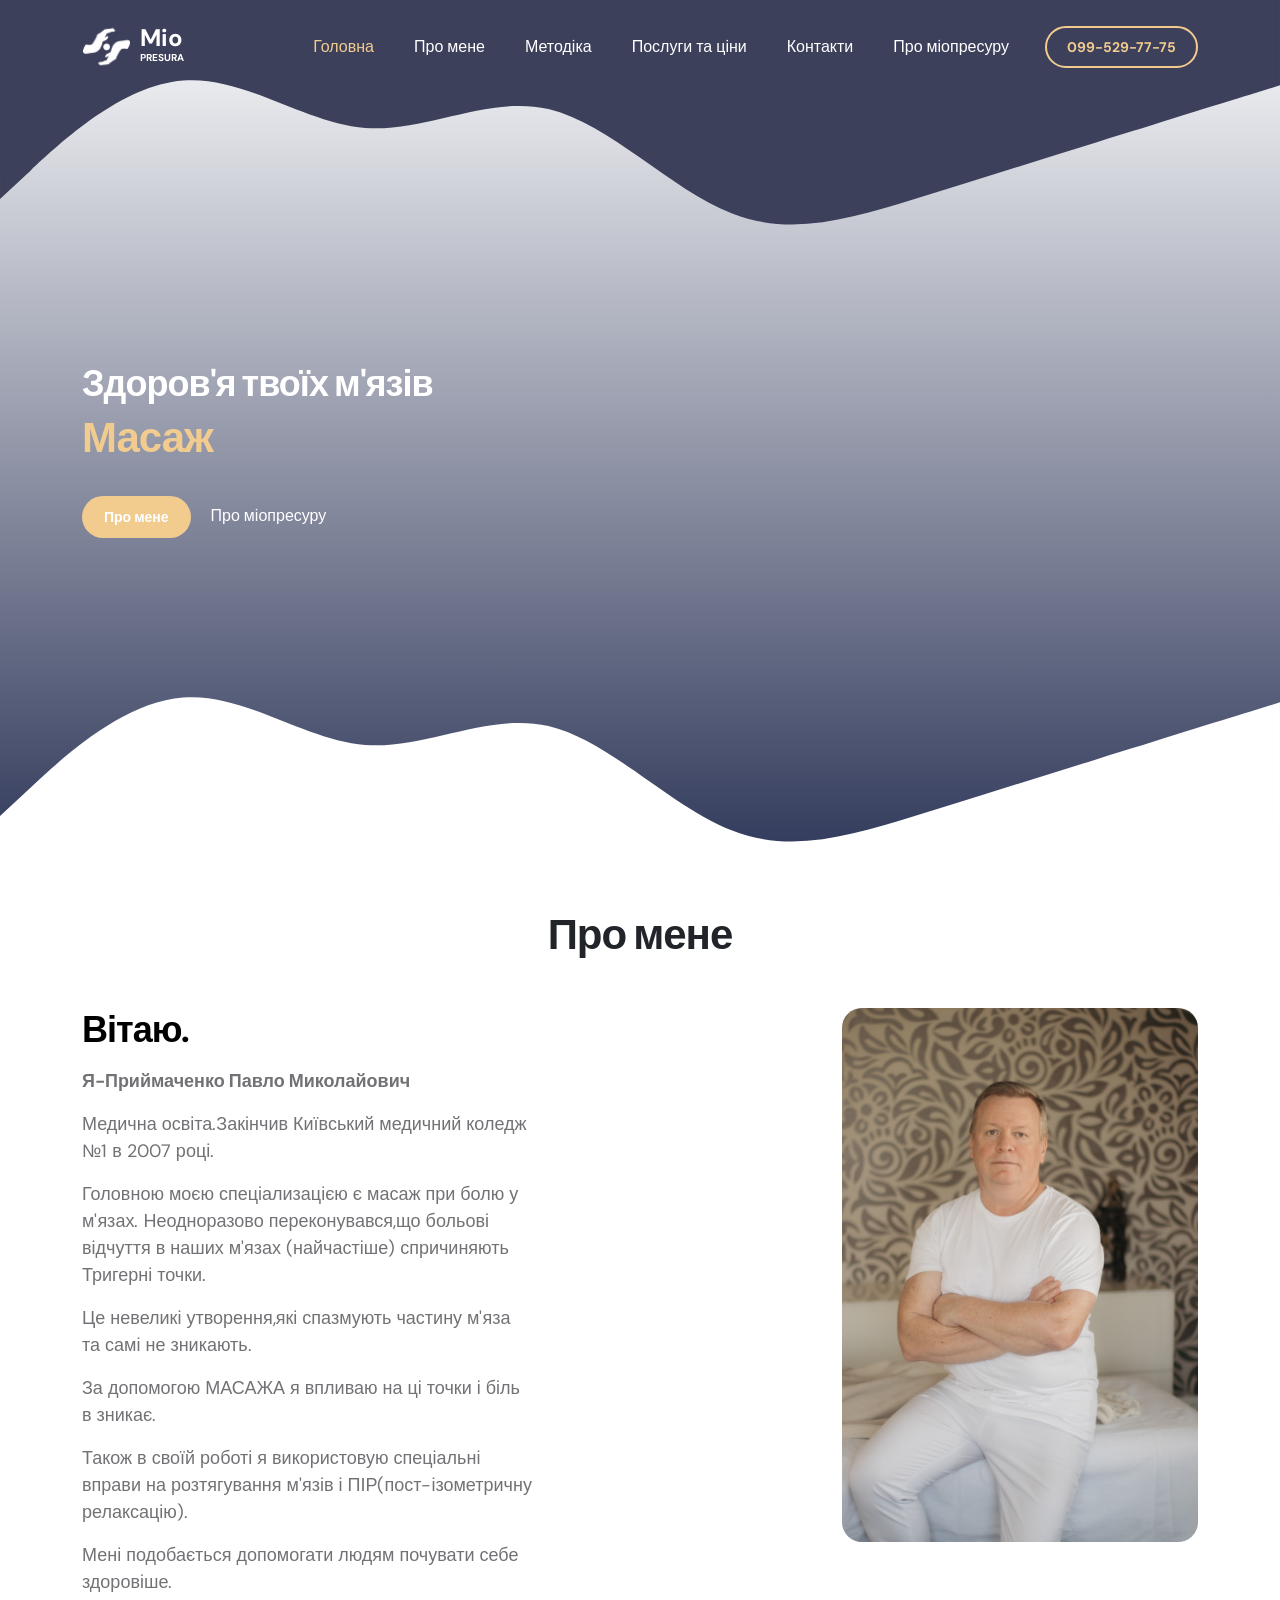
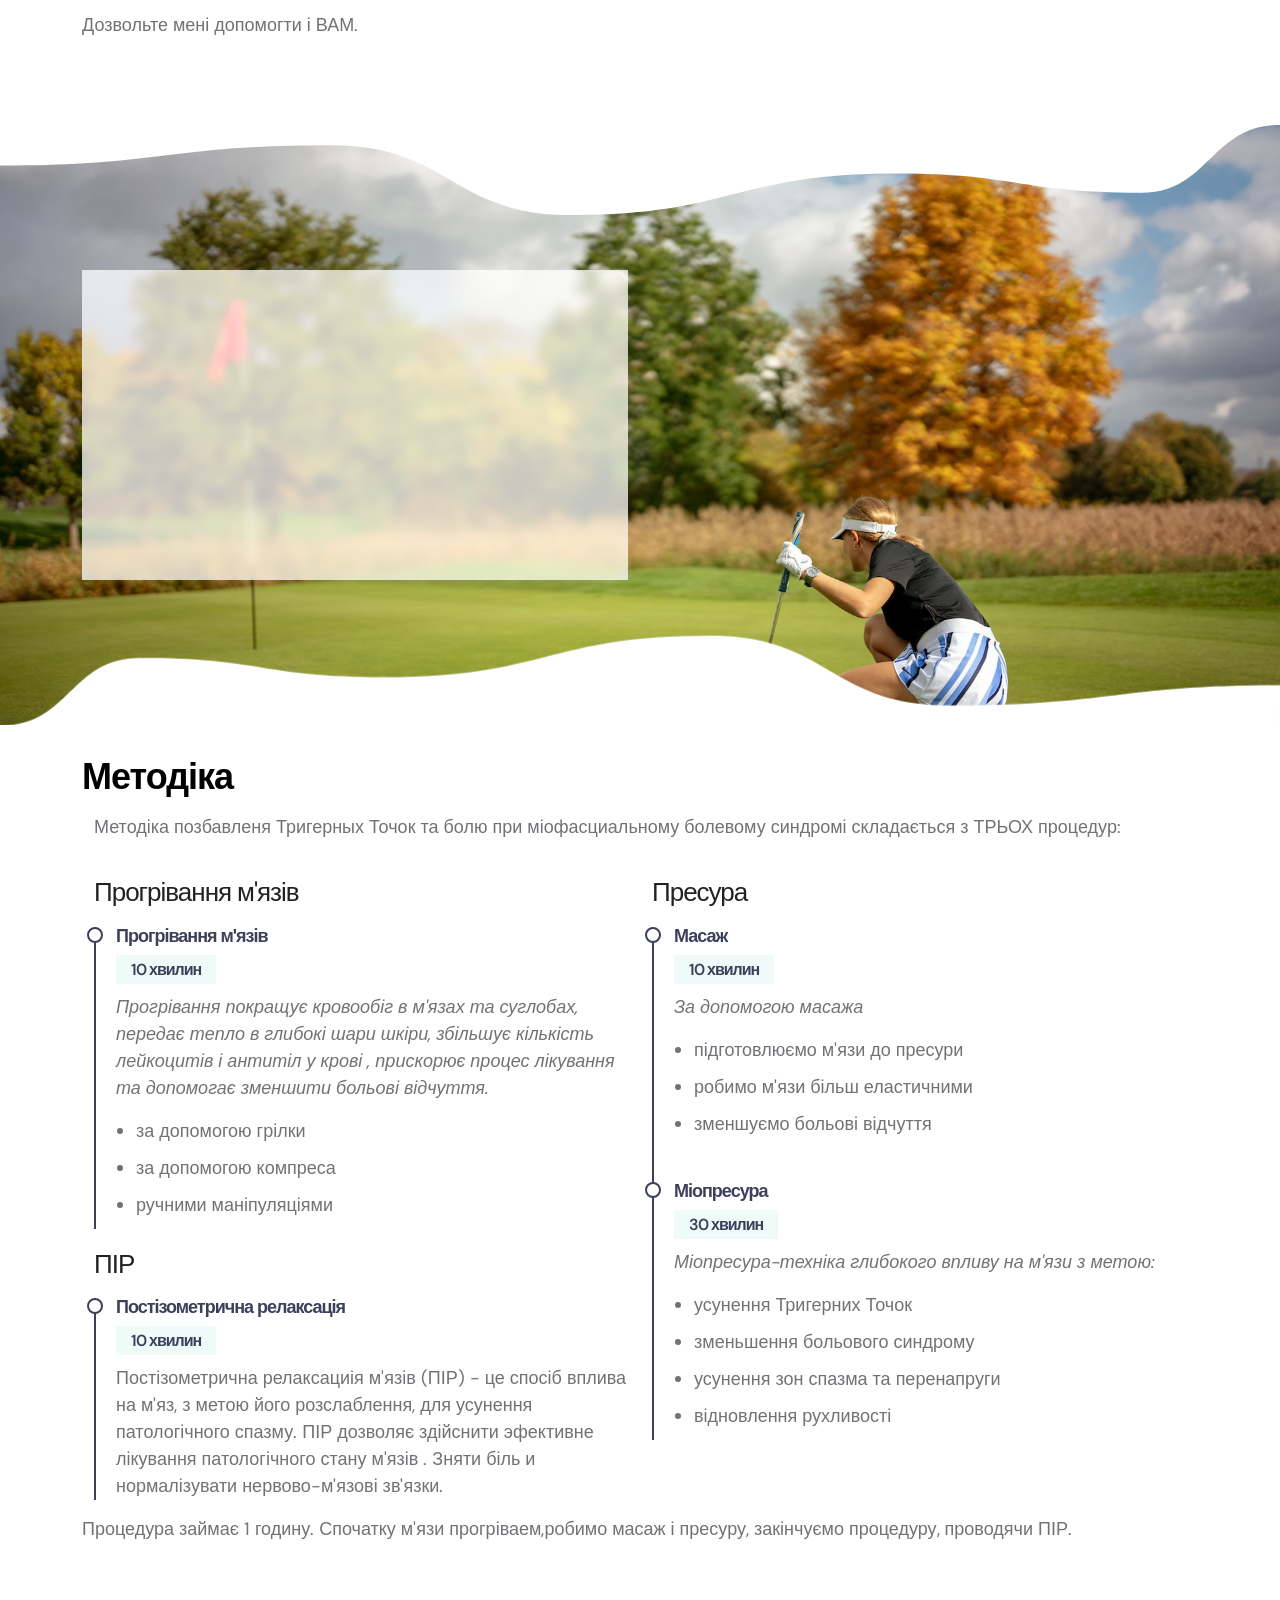
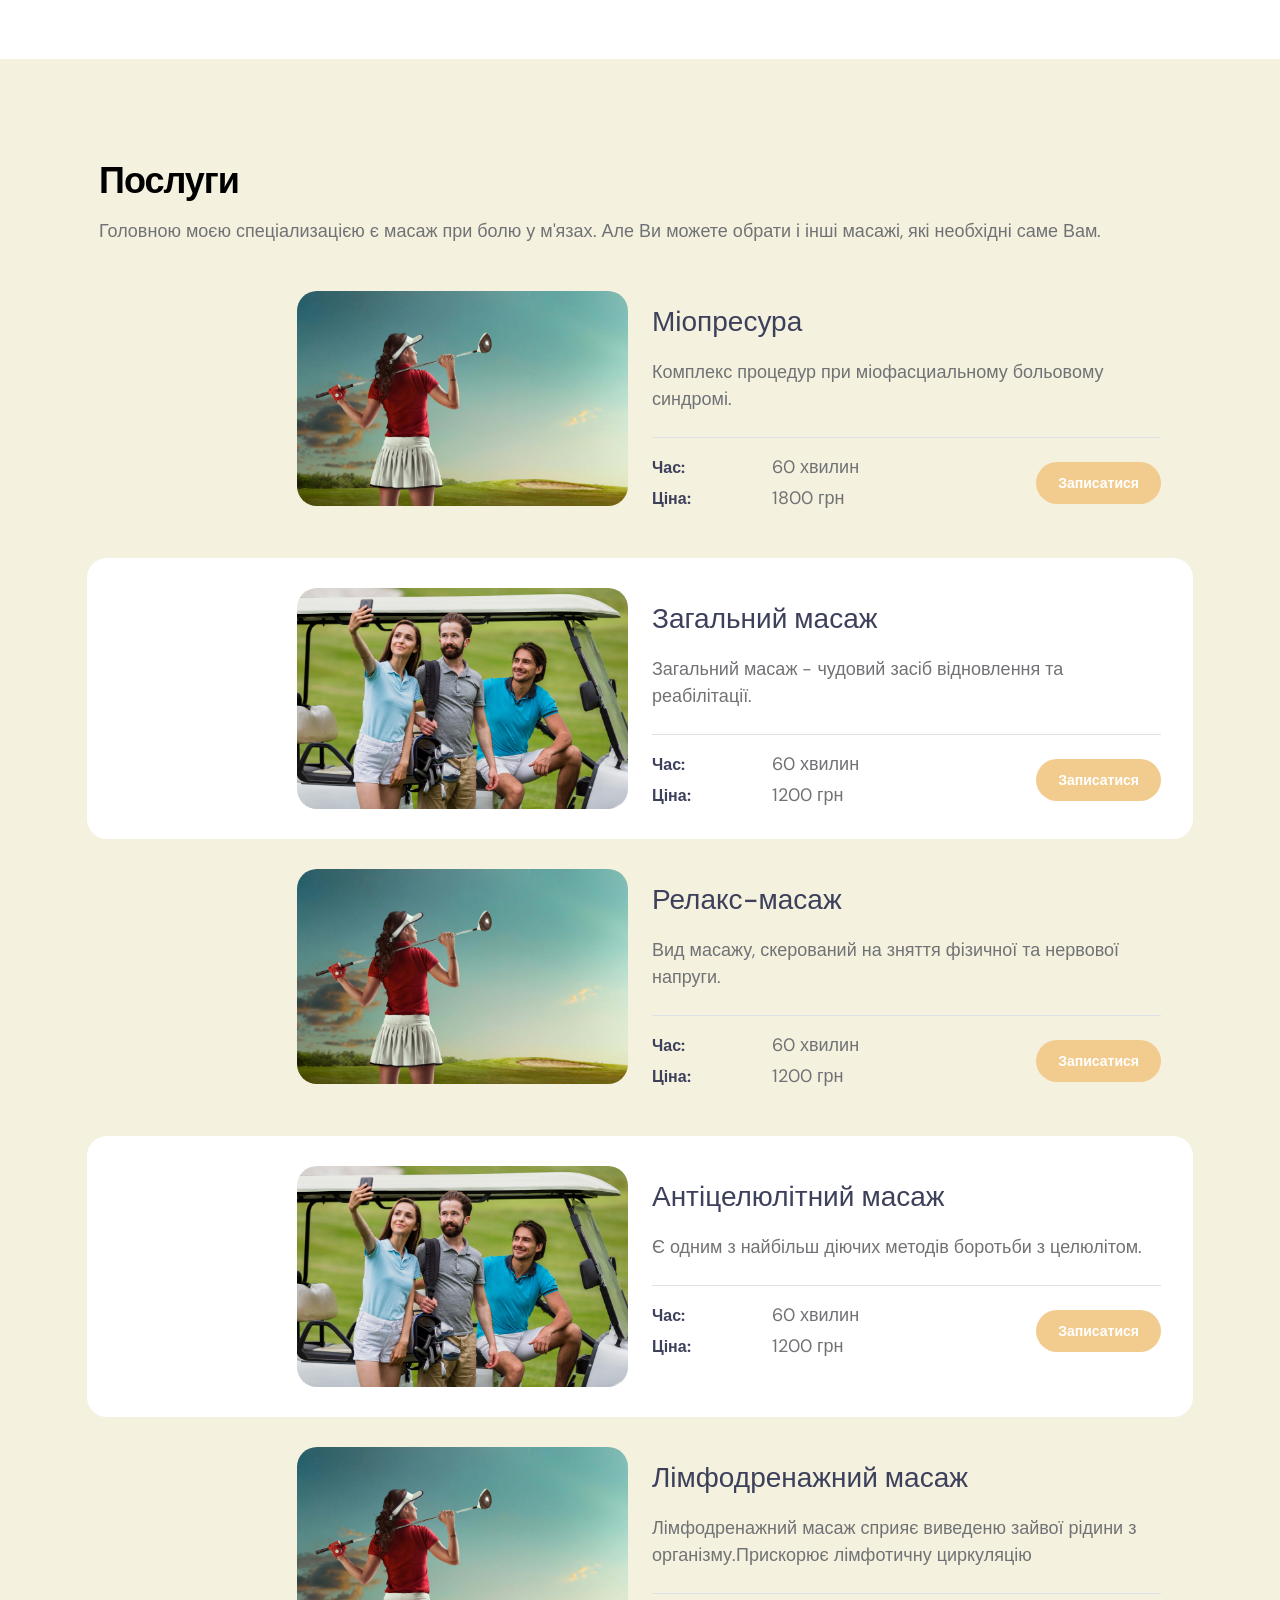
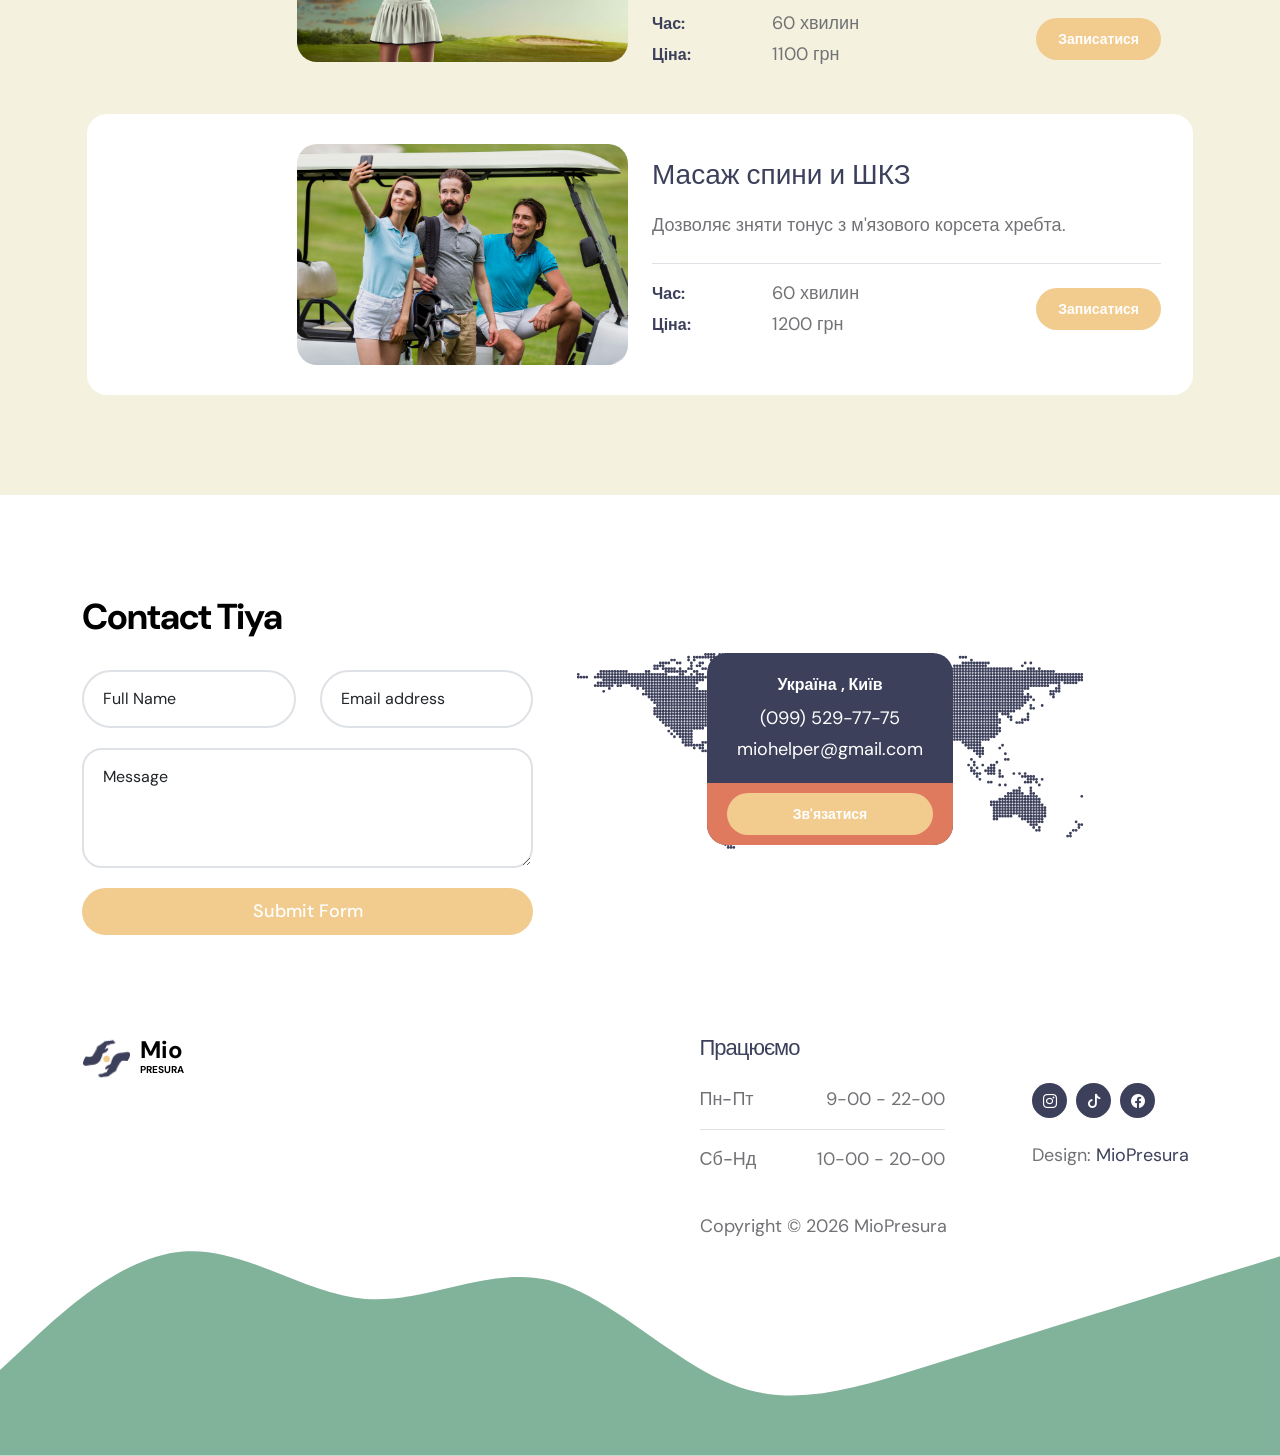
==== commit 0e9cef93: "second" ====
--- a/index.html
+++ b/index.html
@@ -7,7 +7,7 @@
         <meta name="description" content="">
         <meta name="author" content="">
 
-        <title>Tiya Golf Club - Free HTML CSS Template</title>
+        <title>MioPresura</title>
 
         <!-- CSS FILES -->                
         <link rel="preconnect" href="https://fonts.googleapis.com">
@@ -24,13 +24,7 @@
 
         <link rel="stylesheet" href="https://use.fontawesome.com/releases/v5.15.4/css/all.css">
         
-<!--
-
-TemplateMo 587 Tiya Golf Club
-
-https://templatemo.com/tm-587-tiya-golf-club
-
--->
+
     </head>
     
     <body>
@@ -40,7 +34,7 @@
             <nav class="navbar navbar-expand-lg">                
                 <div class="container">
                     <a class="navbar-brand d-flex align-items-center" href="index.html">
-                        <img src="images/apple-touch-icon.png" class="navbar-brand-image img-fluid" alt="Tiya Golf Club">
+                        <img src="images/apple-touch-icon.png" class="navbar-brand-image img-fluid" alt="MioPresura">
                         <span class="navbar-brand-text">
                             Mio
                             <small>Presura</small>
@@ -68,26 +62,26 @@
                             </li>
 
                             <li class="nav-item">
-                                <a class="nav-link click-scroll" href="#section_3">Membership</a>
+                                <a class="nav-link click-scroll" href="#section_3">Методіка</a>
                             </li>
 
                             <li class="nav-item">
-                                <a class="nav-link click-scroll" href="#section_4">Events</a>
+                                <a class="nav-link click-scroll" href="#section_4">Послуги та ціни</a>
                             </li>
 
                             <li class="nav-item">
-                                <a class="nav-link click-scroll" href="#section_5">Contact Us</a>
+                                <a class="nav-link click-scroll" href="#section_5">Контакти</a>
                             </li>
 
-                            <li class="nav-item dropdown">
-                                <a class="nav-link dropdown-toggle" href="#" id="navbarLightDropdownMenuLink" role="button" data-bs-toggle="dropdown" aria-expanded="false">Pages</a>
-
-                                <ul class="dropdown-menu dropdown-menu-light" aria-labelledby="navbarLightDropdownMenuLink">
-                                    <li><a class="dropdown-item" href="event-listing.html">Event Listing</a></li>
-
-                                    <li><a class="dropdown-item" href="event-detail.html">Event Detail</a></li>
-                                </ul>
+                                  <li class="nav-item">
+                                <a class="nav-link click-scroll" href="event-listing.html">Про міопресуру</a>
                             </li>
+
+
+                            
+
+
+
                         </ul>
 
                         <div class="d-none d-lg-block ms-lg-3">
@@ -179,9 +173,9 @@
                             </h1>
 
                             <div class="custom-btn-group">
-                                <a href="#section_2" class="btn custom-btn smoothscroll me-3">Our Story</a>
-
-                                <a href="#section_3" class="link smoothscroll">Become a member</a>
+                                <a href="#section_2" class="btn custom-btn smoothscroll me-3">Про мене</a>
+
+                                <a href="#section_3" class="link smoothscroll">Про міопресуру</a>
                             </div>
                         </div>
                         
@@ -206,11 +200,11 @@
                     <div class="row">
 
                         <div class="col-lg-12 col-12 text-center">
-                            <h2 class="mb-lg-5 mb-4">Про мене</h2>
+                            <h1 class="mb-lg-5 mb-4">Про мене</h1>
                         </div>
 
                         <div class="col-lg-5 col-12 me-auto mb-4 mb-lg-0">
-                            <h3 class="mb-3">&nbsp;&nbsp;&nbsp;&nbsp;&nbsp;&nbsp;&nbsp;&nbsp;&nbsp;&nbsp;&nbsp;Вітаю.</h3>
+                            <h2 class="mb-3">Вітаю.</h2>
                                 <p><strong>Я-Приймаченко Павло Миколайович</strong></p>
                             
 
@@ -227,47 +221,18 @@
                               <p> Дозвольте мені допомогти і ВАМ.</p>
                         </div>
 
-                        <div class="col-lg-3 col-md-6 col-12 mb-4 mb-lg-0 mb-md-0">
+                        <div class="col-lg-4 col-md-6 col-12 mb-4 mb-lg-0 mb-md-0">
                             <div class="member-block">
                                 <div class="member-block-image-wrap">
                                     <img src="images/members/IMG_9029.jpg" class="member-block-image img-fluid" alt="">
 
-                                   <!-- <ul class="social-icon">
-                                        <li class="social-icon-item">
-                                            <a href="#" class="social-icon-link bi-twitter"></a>
-                                        </li>
-
-                                        <li class="social-icon-item">
-                                            <a href="#" class="social-icon-link bi-whatsapp"></a>
-                                        </li>
-                                    </ul>-->
-                                </div>
-
-                            </div>
-                        </div>
-
-                        <div class="col-lg-3 col-md-6 col-12">
-                         <!--   <div class="member-block">
-                                <div class="member-block-image-wrap">
-                                    <img src="images/members/successful-asian-lady-boss-red-blazer-holding-clipboard-with-documens-pen-working-looking-happy-white-background.jpg" class="member-block-image img-fluid" alt="">
-
-                                    <ul class="social-icon">
-                                        <li class="social-icon-item">
-                                            <a href="#" class="social-icon-link bi-linkedin"></a>
-                                        </li>
-                                        <li class="social-icon-item">
-                                            <a href="#" class="social-icon-link bi-twitter"></a>
-                                        </li>
-                                    </ul>
-                                </div>
-
-                                <div class="member-block-info d-flex align-items-center">
-                                    <h4>Sandy</h4>
-
-                                    <p class="ms-auto">Co-Founder</p>
-                                </div>
-                            </div>-->
-                        </div>
+                                   
+                                </div>
+
+                            </div>
+                        </div>
+
+
 
                     </div>
                 </div>
@@ -309,156 +274,83 @@
                 <div class="container">
                     <div class="row">
 
-                        <div class="col-lg-12 col-12 text-center mx-auto mb-lg-5 mb-4">
-                            <h2><span>Membership</span> at Tiya</h2>
-                        </div>
-
-                        <div class="col-lg-6 col-12 mb-3 mb-lg-0">
-                            <h4 class="mb-4 pb-lg-2">Membership Fees</h4>
-
-                            <div class="table-responsive">
-                                <table class="table text-center">
-                                    <thead>
-                                        <tr>
-                                            <th style="width: 34%;">Yearly Access</th>
-                                            
-                                            <th style="width: 22%;">T1 $420</th>
-                                            
-                                            <th style="width: 22%;">T2 $640</th>
-                                            
-                                            <th style="width: 22%;">T3 $860</th>
-                                        </tr>
-                                    </thead>
-
-                                    <tbody>
-                                        <tr>
-                                            <th scope="row" class="text-start">Golf Insurance</th>
-                                            
-                                            <td>
-                                                <i class="bi-check-circle-fill"></i>
-                                            </td>
-                                            
-                                            <td>
-                                                <i class="bi-check-circle-fill"></i>
-                                            </td>
-                                            
-                                            <td>
-                                                <i class="bi-check-circle-fill"></i>
-                                            </td>
-                                        </tr>
-
-                                        <tr>
-                                            <th scope="row" class="text-start">Club Facilities</th>
-
-                                            <td>
-                                                <i class="bi-check-circle-fill"></i>
-                                            </td>
-
-                                            <td>
-                                                <i class="bi-check-circle-fill"></i>
-                                            </td>
-
-                                            <td>
-                                                <i class="bi-check-circle-fill"></i>
-                                            </td>
-                                        </tr>
-
-                                        <tr>
-                                            <th scope="row" class="text-start">Country Club</th>
-
-                                            <td>
-                                                <i class="bi-x-circle-fill"></i>
-                                            </td>
-
-                                            <td>
-                                                <i class="bi-check-circle-fill"></i>
-                                            </td>
-
-                                            <td>
-                                                <i class="bi-check-circle-fill"></i>
-                                            </td>
-                                        </tr>
-
-                                        <tr>
-                                            <th scope="row" class="text-start">Weekend Seasonal</th>
-
-                                            <td>
-                                                <i class="bi-x-circle-fill"></i>
-                                            </td>
-
-                                            <td>
-                                                <i class="bi-check-circle-fill"></i>
-                                            </td>
-
-                                            <td>
-                                                <i class="bi-check-circle-fill"></i>
-                                            </td>
-                                        </tr>
-
-                                        <tr>
-                                            <th scope="row" class="text-start">Premium Courses</th>
-
-                                            <td>
-                                                <i class="bi-x-circle-fill"></i>
-                                            </td>
-
-                                            <td>
-                                                <i class="bi-x-circle-fill"></i>
-                                            </td>
-
-                                            <td>
-                                                <i class="bi-check-circle-fill"></i>
-                                            </td>
-                                        </tr>
-                                        
-                                        <tr>
-                                            <th scope="row" class="text-start">Pro's Networking</th>
-
-                                            <td>
-                                                <i class="bi-x-circle-fill"></i>
-                                            </td>
-
-                                            <td>
-                                                <i class="bi-x-circle-fill"></i>
-                                            </td>
-
-                                            <td>
-                                                <i class="bi-check-circle-fill"></i>
-                                            </td>
-                                        </tr>
-                                        
-                                    </tbody>
-                                </table>
-                            </div>
-                        </div>
-
-                        <div class="col-lg-5 col-12 mx-auto">
-                        <h4 class="mb-4 pb-lg-2">Please join us!</h4>
-                            <form action="#" method="post" class="custom-form membership-form shadow-lg" role="form">
-                                <h4 class="text-white mb-4">Become a member</h4>
-
-                                    <div class="form-floating">
-                                        <input type="text" name="full-name" id="full-name" class="form-control" placeholder="Full Name" required="">
-                                        
-                                        <label for="floatingInput">Full Name</label>
-                                    </div>
-
-                                    <div class="form-floating">
-                                        <input type="email" name="email" id="email" pattern="[^ @]*@[^ @]*" class="form-control" placeholder="Email address" required="">
-                                        
-                                        <label for="floatingInput">Email address</label>
-                                    </div>
-
-                                    <div class="form-floating">
-                                        <textarea class="form-control" id="message" name="message" placeholder="Describe message here"></textarea>
-                                        
-                                        <label for="floatingTextarea"> Comments</label>
-                                    </div>
-
-                                    <button type="submit" class="form-control">Submit</button>
-                                </div>
-                            </form>
-                        </div>
+                        <div class="col-lg-12 col-12">
+                            <h2 class="mb-lg-3">Методіка</h2>
+                        </div>
+
+ 
+
+                           <!-- ======= Resume Section ======= -->
+    <section id="resume" class="resume">
+      <div class="container" data-aos="fade-up">
+
+        <div class="section-title">
+          <p>Методіка позбавленя  Тригерных Точок та болю при міофасциальному болевому синдромі 
+            складається з ТРЬОХ  процедур: </p>
+        </div>
+
+        <div class="row">
+          <div class="col-lg-6">
+            <h3 class="resume-title">Прогрівання м'язів</h3>
+            <div class="resume-item pb-0">
+              <h4>Прогрівання м'язів </h4>
+              <h5>10 хвилин</h5>
+              <p><em>Прогрівання покращує кровообіг в м'язах та суглобах, передає тепло в глибокі шари шкіри, збільшує кількість лейкоцитів і антитіл у крові , прискорює процес лікування та допомогає зменшити больові відчуття.</em></p>
+              <p>
+              <ul>
+                <li>за допомогою грілки</li>
+                <li>за допомогою компреса</li>
+                <li>ручними маніпуляціями</li>
+              </ul>
+              </p>
+            </div>
+            <h3 class="resume-title">ПІР</h3>
+            <div class="resume-item">
+              <h4>Постізометрична релаксація</h4>
+              <h5>10 хвилин</h5>
+              <p>Постізометрична релаксациія м'язів (ПІР) - це спосіб вплива на м'яз, з метою його розслаблення, для усунення патологічного спазму. ПІР дозволяє здійснити эфективне лікування патологічного стану м'язів . Зняти біль и нормалізувати нервово-м'язові зв'язки.</p>
+            </div>
+          </div>
+          <div class="col-lg-6">
+            <h3 class="resume-title">Пресура</h3>
+            <div class="resume-item">
+              <h4>Масаж </h4>
+              <h5>10 хвилин</h5>
+              <p><em>За допомогою масажа</em></p>
+              <p>
+              <ul>
+                <li>підготовлюємо м'язи до пресури</li>
+                <li>робимо м'язи більш еластичними </li>
+                <li>зменшуємо больові відчуття</li>
+              </ul>
+              </p>
+            </div>
+            <div class="resume-item">
+              <h4>Міопресура</h4>
+              <h5>30 хвилин</h5>
+              <p><em>Міопресура-техніка глибокого впливу на м'язи з метою:</em></p>
+              <p>
+              <ul>
+                <li>усунення Тригерних Точок</li>
+                <li>зменьшення больового синдрому</li>
+                <li>усунення зон спазма та перенапруги</li>
+                <li>відновлення рухливості </li>
+              </ul>
+              </p>
+            </div>
+          </div>
+        </div>
+
+      </div>
+    </section><!-- End Resume Section -->
+    <div class="section-title">
+      <p>Процедура займає  1 годину. Спочатку м'язи прогріваем,робимо масаж і пресуру,
+        закінчуємо процедуру, проводячи ПІР. </p>
+    </div>
+  </main><!-- End #main -->
+                        </div>
+
+                      
 
                     </div>
                 </div>
@@ -470,52 +362,51 @@
                     <div class="row">
 
                         <div class="col-lg-12 col-12">
-                            <h2 class="mb-lg-3">Upcoming Events</h2>
-                        </div>
-
+                            <h2 class="mb-lg-3">Послуги</h2>
+                        </div>
+                          <div class="section-title">
+                              <p>Головною моєю спеціализацією є масаж при болю у м'язах. Але Ви можете обрати і інші масажі, які необхідні саме Вам. </p>
+                          </div>
                         <div class="row custom-block mb-3">
                             <div class="col-lg-2 col-md-4 col-12 order-2 order-md-0 order-lg-0">
-                                <div class="custom-block-date-wrap d-flex d-lg-block d-md-block align-items-center mt-3 mt-lg-0 mt-md-0">
+                               <!-- <div class="custom-block-date-wrap d-flex d-lg-block d-md-block align-items-center mt-3 mt-lg-0 mt-md-0">
                                     <h6 class="custom-block-date mb-lg-1 mb-0 me-3 me-lg-0 me-md-0">24</h6>
                                     
                                     <strong class="text-white">Feb 2048</strong>
-                                </div>
+                                </div>-->
                             </div>
 
                             <div class="col-lg-4 col-md-8 col-12 order-1 order-lg-0">
-                                <div class="custom-block-image-wrap">
-                                    <a href="event-detail.html">
-                                        <img src="images/professional-golf-player.jpg" class="custom-block-image img-fluid" alt="">
-
-                                        <i class="custom-block-icon bi-link"></i>
+                                <div class="custom-block-image-wrap">             
+                                        <img src="images/professional-golf-player.jpg" class="custom-block-image img-fluid" alt="">                                     
                                     </a>
                                 </div>
                             </div>
 
                             <div class="col-lg-6 col-12 order-3 order-lg-0">
                                 <div class="custom-block-info mt-2 mt-lg-0">
-                                    <a href="event-detail.html" class="events-title mb-3">Private activities</a>
-
-                                    <p class="mb-0">Lorem ipsum dolor sit amet, consectetur adipisicing elit, sed do eiusmod tempor incididunt ut labore et dolore magna aliqua.</p>
+                                    <a href="event-detail.html" class="events-title mb-3">Міопресура</a>
+
+                                    <p class="mb-0">Комплекс процедур при міофасциальному больовому синдромі.</p>
 
                                     <div class="d-flex flex-wrap border-top mt-4 pt-3">
 
                                         <div class="mb-4 mb-lg-0">
                                             <div class="d-flex flex-wrap align-items-center mb-1">
-                                                <span class="custom-block-span">Location:</span>
-
-                                                <p class="mb-0">National Center, NYC</p>
+                                                <span class="custom-block-span">Час:</span>
+
+                                                <p class="mb-0">60 хвилин</p>
                                             </div>
 
                                             <div class="d-flex flex-wrap align-items-center">
-                                                <span class="custom-block-span">Ticket:</span>
-
-                                                <p class="mb-0">$250</p>
+                                                <span class="custom-block-span">Ціна:</span>
+
+                                                <p class="mb-0">1800 грн</p>
                                             </div>
                                         </div>
 
                                         <div class="d-flex align-items-center ms-lg-auto">
-                                            <a href="event-detail.html" class="btn custom-btn">Buy Ticket</a>
+                                            <a class="btn custom-btn" data-bs-toggle="offcanvas" href="#offcanvasExample" role="button" aria-controls="offcanvasExample">Записатися</a>
                                         </div>
                                     </div>
                                 </div>
@@ -524,53 +415,233 @@
 
                         <div class="row custom-block custom-block-bg">
                             <div class="col-lg-2 col-md-4 col-12 order-2 order-md-0 order-lg-0">
-                                <div class="custom-block-date-wrap d-flex d-lg-block d-md-block align-items-center mt-3 mt-lg-0 mt-md-0">
+                              <!-- <div class="custom-block-date-wrap d-flex d-lg-block d-md-block align-items-center mt-3 mt-lg-0 mt-md-0">
                                     <h6 class="custom-block-date mb-lg-1 mb-0 me-3 me-lg-0 me-md-0">28</h6>
                                     
                                     <strong class="text-white">Feb 2048</strong>
-                                </div>
+                                </div>-->
                             </div>
 
                             <div class="col-lg-4 col-md-8 col-12 order-1 order-lg-0">
                                 <div class="custom-block-image-wrap">
-                                    <a href="event-detail.html">
                                         <img src="images/girl-taking-selfie-with-friends-golf-field.jpg" class="custom-block-image img-fluid" alt="">
 
-                                        <i class="custom-block-icon bi-link"></i>
                                     </a>
                                 </div>
                             </div>
 
                             <div class="col-lg-6 col-12 order-3 order-lg-0">
                                 <div class="custom-block-info mt-2 mt-lg-0">
-                                    <a href="event-detail.html" class="events-title mb-3">Group tournament activities</a>
-
-                                    <p class="mb-0">Lorem ipsum dolor sit amet, consectetur adipisicing elit, sed do eiusmod tempor incididunt ut labore et dolore magna aliqua.</p>
+                                    <a href="event-detail.html" class="events-title mb-3">Загальний масаж</a>
+
+                                    <p class="mb-0">Загальний масаж - чудовий засіб відновлення та реабілітації.</p>
 
                                     <div class="d-flex flex-wrap border-top mt-4 pt-3">
 
                                         <div class="mb-4 mb-lg-0">
                                             <div class="d-flex flex-wrap align-items-center mb-1">
-                                                <span class="custom-block-span">Location:</span>
-
-                                                <p class="mb-0">National Center, NYC</p>
+                                                <span class="custom-block-span">Час:</span>
+
+                                                <p class="mb-0">60 хвилин</p>
                                             </div>
 
                                             <div class="d-flex flex-wrap align-items-center">
-                                                <span class="custom-block-span">Ticket:</span>
-
-                                                <p class="mb-0">$350</p>
+                                                <span class="custom-block-span">Ціна:</span>
+
+                                                <p class="mb-0">1200 грн</p>
                                             </div>
                                         </div>
 
                                         <div class="d-flex align-items-center ms-lg-auto">
-                                            <a href="event-detail.html" class="btn custom-btn">Buy Ticket</a>
-                                        </div>
-                                    </div>
-                                </div>
-                            </div>
-                        </div>
-
+                                            <a class="btn custom-btn" data-bs-toggle="offcanvas" href="#offcanvasExample" role="button" aria-controls="offcanvasExample">Записатися</a>
+                                        </div>
+                                    </div>
+                                </div>
+                            </div>
+                        </div>
+                        <div class="row custom-block mb-3">
+                            <div class="col-lg-2 col-md-4 col-12 order-2 order-md-0 order-lg-0">
+                               <!-- <div class="custom-block-date-wrap d-flex d-lg-block d-md-block align-items-center mt-3 mt-lg-0 mt-md-0">
+                                    <h6 class="custom-block-date mb-lg-1 mb-0 me-3 me-lg-0 me-md-0">24</h6>
+                                    
+                                    <strong class="text-white">Feb 2048</strong>
+                                </div>-->
+                            </div>
+
+                            <div class="col-lg-4 col-md-8 col-12 order-1 order-lg-0">
+                                <div class="custom-block-image-wrap">             
+                                        <img src="images/professional-golf-player.jpg" class="custom-block-image img-fluid" alt="">                                     
+                                    </a>
+                                </div>
+                            </div>
+
+                            <div class="col-lg-6 col-12 order-3 order-lg-0">
+                                <div class="custom-block-info mt-2 mt-lg-0">
+                                    <a href="event-detail.html" class="events-title mb-3">Релакс-масаж</a>
+
+                                    <p class="mb-0">Вид масажу, скерований на зняття фізичної та нервової напруги.</p>
+
+                                    <div class="d-flex flex-wrap border-top mt-4 pt-3">
+
+                                        <div class="mb-4 mb-lg-0">
+                                            <div class="d-flex flex-wrap align-items-center mb-1">
+                                                <span class="custom-block-span">Час:</span>
+
+                                                <p class="mb-0">60 хвилин</p>
+                                            </div>
+
+                                            <div class="d-flex flex-wrap align-items-center">
+                                                <span class="custom-block-span">Ціна:</span>
+
+                                                <p class="mb-0">1200 грн</p>
+                                            </div>
+                                        </div>
+
+                                        <div class="d-flex align-items-center ms-lg-auto">
+                                            <a class="btn custom-btn" data-bs-toggle="offcanvas" href="#offcanvasExample" role="button" aria-controls="offcanvasExample">Записатися</a>
+                                        </div>
+                                    </div>
+                                </div>
+                            </div>
+                        </div>
+
+                        <div class="row custom-block custom-block-bg">
+                            <div class="col-lg-2 col-md-4 col-12 order-2 order-md-0 order-lg-0">
+                              <!-- <div class="custom-block-date-wrap d-flex d-lg-block d-md-block align-items-center mt-3 mt-lg-0 mt-md-0">
+                                    <h6 class="custom-block-date mb-lg-1 mb-0 me-3 me-lg-0 me-md-0">28</h6>
+                                    
+                                    <strong class="text-white">Feb 2048</strong>
+                                </div>-->
+                            </div>
+
+                            <div class="col-lg-4 col-md-8 col-12 order-1 order-lg-0">
+                                <div class="custom-block-image-wrap">
+                                        <img src="images/girl-taking-selfie-with-friends-golf-field.jpg" class="custom-block-image img-fluid" alt="">
+
+                                    </a>
+                                </div>
+                            </div>
+
+                            <div class="col-lg-6 col-12 order-3 order-lg-0">
+                                <div class="custom-block-info mt-2 mt-lg-0">
+                                    <a href="event-detail.html" class="events-title mb-3">Антіцелюлітний масаж</a>
+
+                                    <p class="mb-0">Є одним з найбільш діючих методів боротьби з целюлітом.</p>
+
+                                    <div class="d-flex flex-wrap border-top mt-4 pt-3">
+
+                                        <div class="mb-4 mb-lg-0">
+                                            <div class="d-flex flex-wrap align-items-center mb-1">
+                                                <span class="custom-block-span">Час:</span>
+
+                                                <p class="mb-0">60 хвилин</p>
+                                            </div>
+
+                                            <div class="d-flex flex-wrap align-items-center">
+                                                <span class="custom-block-span">Ціна:</span>
+
+                                                <p class="mb-0">1200 грн</p>
+                                            </div>
+                                        </div>
+
+                                        <div class="d-flex align-items-center ms-lg-auto">
+                                            <a class="btn custom-btn" data-bs-toggle="offcanvas" href="#offcanvasExample" role="button" aria-controls="offcanvasExample">Записатися</a>
+                                        </div>
+                                    </div>
+                                </div>
+                            </div>
+                        </div>
+                        <div class="row custom-block mb-3">
+                            <div class="col-lg-2 col-md-4 col-12 order-2 order-md-0 order-lg-0">
+                               <!-- <div class="custom-block-date-wrap d-flex d-lg-block d-md-block align-items-center mt-3 mt-lg-0 mt-md-0">
+                                    <h6 class="custom-block-date mb-lg-1 mb-0 me-3 me-lg-0 me-md-0">24</h6>
+                                    
+                                    <strong class="text-white">Feb 2048</strong>
+                                </div>-->
+                            </div>
+
+                            <div class="col-lg-4 col-md-8 col-12 order-1 order-lg-0">
+                                <div class="custom-block-image-wrap">             
+                                        <img src="images/professional-golf-player.jpg" class="custom-block-image img-fluid" alt="">                                     
+                                    </a>
+                                </div>
+                            </div>
+
+                            <div class="col-lg-6 col-12 order-3 order-lg-0">
+                                <div class="custom-block-info mt-2 mt-lg-0">
+                                    <a href="event-detail.html" class="events-title mb-3">Лімфодренажний масаж</a>
+
+                                    <p class="mb-0">Лімфодренажний масаж сприяє виведеню зайвої рідини з організму.Прискорює лімфотичну циркуляцію</p>
+
+                                    <div class="d-flex flex-wrap border-top mt-4 pt-3">
+
+                                        <div class="mb-4 mb-lg-0">
+                                            <div class="d-flex flex-wrap align-items-center mb-1">
+                                                <span class="custom-block-span">Час:</span>
+                                                <p class="mb-0">60 хвилин</p>
+                                            </div>
+
+                                            <div class="d-flex flex-wrap align-items-center">
+                                                <span class="custom-block-span">Ціна:</span>
+
+                                                <p class="mb-0">1100 грн</p>
+                                            </div>
+                                        </div>
+
+                                        <div class="d-flex align-items-center ms-lg-auto">
+                                            <a class="btn custom-btn" data-bs-toggle="offcanvas" href="#offcanvasExample" role="button" aria-controls="offcanvasExample">Записатися</a>
+                                        </div>
+                                    </div>
+                                </div>
+                            </div>
+                        </div>
+
+                        <div class="row custom-block custom-block-bg">
+                            <div class="col-lg-2 col-md-4 col-12 order-2 order-md-0 order-lg-0">
+                              <!-- <div class="custom-block-date-wrap d-flex d-lg-block d-md-block align-items-center mt-3 mt-lg-0 mt-md-0">
+                                    <h6 class="custom-block-date mb-lg-1 mb-0 me-3 me-lg-0 me-md-0">28</h6>
+                                    
+                                    <strong class="text-white">Feb 2048</strong>
+                                </div>-->
+                            </div>
+
+                            <div class="col-lg-4 col-md-8 col-12 order-1 order-lg-0">
+                                <div class="custom-block-image-wrap">
+                                        <img src="images/girl-taking-selfie-with-friends-golf-field.jpg" class="custom-block-image img-fluid" alt="">
+
+                                    </a>
+                                </div>
+                            </div>
+
+                            <div class="col-lg-6 col-12 order-3 order-lg-0">
+                                <div class="custom-block-info mt-2 mt-lg-0">
+                                    <a href="event-detail.html" class="events-title mb-3">Масаж спини и ШКЗ</a>
+
+                                    <p class="mb-0">Дозволяє зняти тонус з м'язового корсета хребта.</p>
+
+                                    <div class="d-flex flex-wrap border-top mt-4 pt-3">
+
+                                        <div class="mb-4 mb-lg-0">
+                                            <div class="d-flex flex-wrap align-items-center mb-1">
+                                                <span class="custom-block-span">Час:</span>
+
+                                                <p class="mb-0">60 хвилин</p>
+                                            </div>
+
+                                            <div class="d-flex flex-wrap align-items-center">
+                                                <span class="custom-block-span">Ціна:</span>
+
+                                                <p class="mb-0">1200 грн</p>
+                                            </div>
+                                        </div>
+
+                                        <div class="d-flex align-items-center ms-lg-auto">
+                                            <a class="btn custom-btn" data-bs-toggle="offcanvas" href="#offcanvasExample" role="button" aria-controls="offcanvasExample">Записатися</a>
+                                        </div>
+                                    </div>
+                                </div>
+                            </div>
+                        </div>
                     </div>
                 </div>
             </section>
@@ -618,24 +689,24 @@
                             <div class="contact-info mt-5">
                                 <div class="contact-info-item">
                                     <div class="contact-info-body">
-                                        <strong>London, United Kingdom</strong>
+                                        <strong>Україна , Київ</strong>
 
                                         <p class="mt-2 mb-1">
-                                            <a href="tel: 010-020-0340" class="contact-link">
-                                                (020) 
-                                                010-020-0340
+                                            <a href="tel: +380995297775" class="contact-link">
+                                                (099) 
+                                                529-77-75
                                             </a>
                                         </p>
 
                                         <p class="mb-0">
-                                            <a href="mailto:info@company.com" class="contact-link">
-                                                info@company.com
+                                            <a href="mailto:miohelper@gmail.com" class="contact-link">
+                                                miohelper@gmail.com
                                             </a>
                                         </p>
                                     </div>
 
                                     <div class="contact-info-footer">
-                                        <a href="#">Directions</a>
+                                         <a class="btn custom-btn" data-bs-toggle="offcanvas" href="#offcanvasExample" role="button" aria-controls="offcanvasExample">Зв'язатися</a>
                                     </div>
                                 </div>
 
@@ -654,28 +725,28 @@
 
                     <div class="col-lg-6 col-12 me-auto mb-5 mb-lg-0">
                         <a class="navbar-brand d-flex align-items-center" href="index.html">
-                            <img src="images/logo.png" class="navbar-brand-image img-fluid" alt="">
+                            <img src="images/apple-touch-icon1.png" class="navbar-brand-image img-fluid" alt="">
                             <span class="navbar-brand-text">
-                                Tiya
-                                <small>Golf Club</small>
+                                Mio
+                                <small>Presura</small>
                             </span>
                         </a>
                     </div>
 
                     <div class="col-lg-3 col-12">
-                        <h5 class="site-footer-title mb-4">Join Us</h5>
+                        <h5 class="site-footer-title mb-4">Працюємо</h5>
 
                         <p class="d-flex border-bottom pb-3 mb-3 me-lg-3">
-                            <span>Mon-Fri</span>
-                            6:00 AM - 6:00 PM
+                            <span>Пн-Пт</span>
+                            9-00 - 22-00
                         </p>
 
                         <p class="d-flex me-lg-3">
-                            <span>Sat-Sun</span>
-                            6:30 AM - 8:30 PM
+                            <span>Сб-Нд</span>
+                            10-00 - 20-00
                         </p>
                         <br>
-                        <p class="copyright-text">Copyright © 2048 Tiya Golf Club</p>
+                        <p class="copyright-text">Copyright © 2026 MioPresura</p>
                     </div>
 
                         <div class="col-lg-2 col-12 ms-auto">
@@ -685,14 +756,14 @@
                                 </li>
 
                                 <li class="social-icon-item">
-                                    <a href="#" class="social-icon-link bi-twitter"></a>
+                                    <a href="#" class="social-icon-link bi-tiktok"></a>
                                 </li>
 
                                 <li class="social-icon-item">
-                                    <a href="#" class="social-icon-link bi-whatsapp"></a>
+                                    <a href="#" class="social-icon-link bi-facebook"></a>
                                 </li>
                             </ul>
-                            <p class="copyright-text">Design: <a rel="nofollow" href="https://templatemo.com" target="_blank">TemplateMo</a>. Distributed by <a href="https://themewagon.com" target="_blank">ThemeWagon</a></p>
+                            <p class="copyright-text">Design: <a rel="nofollow" href="http://www.miopresura.pro/" target="_blank">MioPresura</a></p>
                             
                         </div>
 
--- a/css/templatemo-tiya-golf-club.css
+++ b/css/templatemo-tiya-golf-club.css
@@ -156,6 +156,7 @@
   background-color: var(--primary-color);
   color: var(--white-color);
 }
+
 
 
 /*---------------------------------------
@@ -1160,6 +1161,68 @@
 }
 
 
+/*--------------------------------------------------------------
+# Resume
+--------------------------------------------------------------*/
+.resume .resume-title {
+  font-size: 26px;
+  font-weight: 400;
+  margin-top: 20px;
+  margin-bottom: 20px;
+  color: #222222;
+}
+
+.resume .resume-item {
+  padding: 0 0 20px 20px;
+  margin-top: -2px;
+  border-left: 2px solid #3D405B;
+  position: relative;
+}
+
+.resume .resume-item h4 {
+  line-height: 18px;
+  font-size: 18px;
+  font-weight: 600;
+  font-family: "Poppins", sans-serif;
+  color: #3D405B;
+  margin-bottom: 10px;
+}
+
+.resume .resume-item h5 {
+  font-size: 16px;
+  background: #effbf9;
+  padding: 5px 15px;
+  display: inline-block;
+  font-weight: 600;
+  margin-bottom: 10px;
+  color: #3D405B;
+}
+
+.resume .resume-item ul {
+  padding-left: 20px;
+}
+
+.resume .resume-item ul li {
+  padding-bottom: 10px;
+}
+
+.resume .resume-item:last-child {
+  padding-bottom: 0;
+}
+
+.resume .resume-item::before {
+  content: "";
+  position: absolute;
+  width: 16px;
+  height: 16px;
+  border-radius: 50px;
+  left: -9px;
+  top: 0;
+  background: #fff;
+  border: 2px solid #3D405B;
+}
+
+
 
 
 /*---------------------------------------
